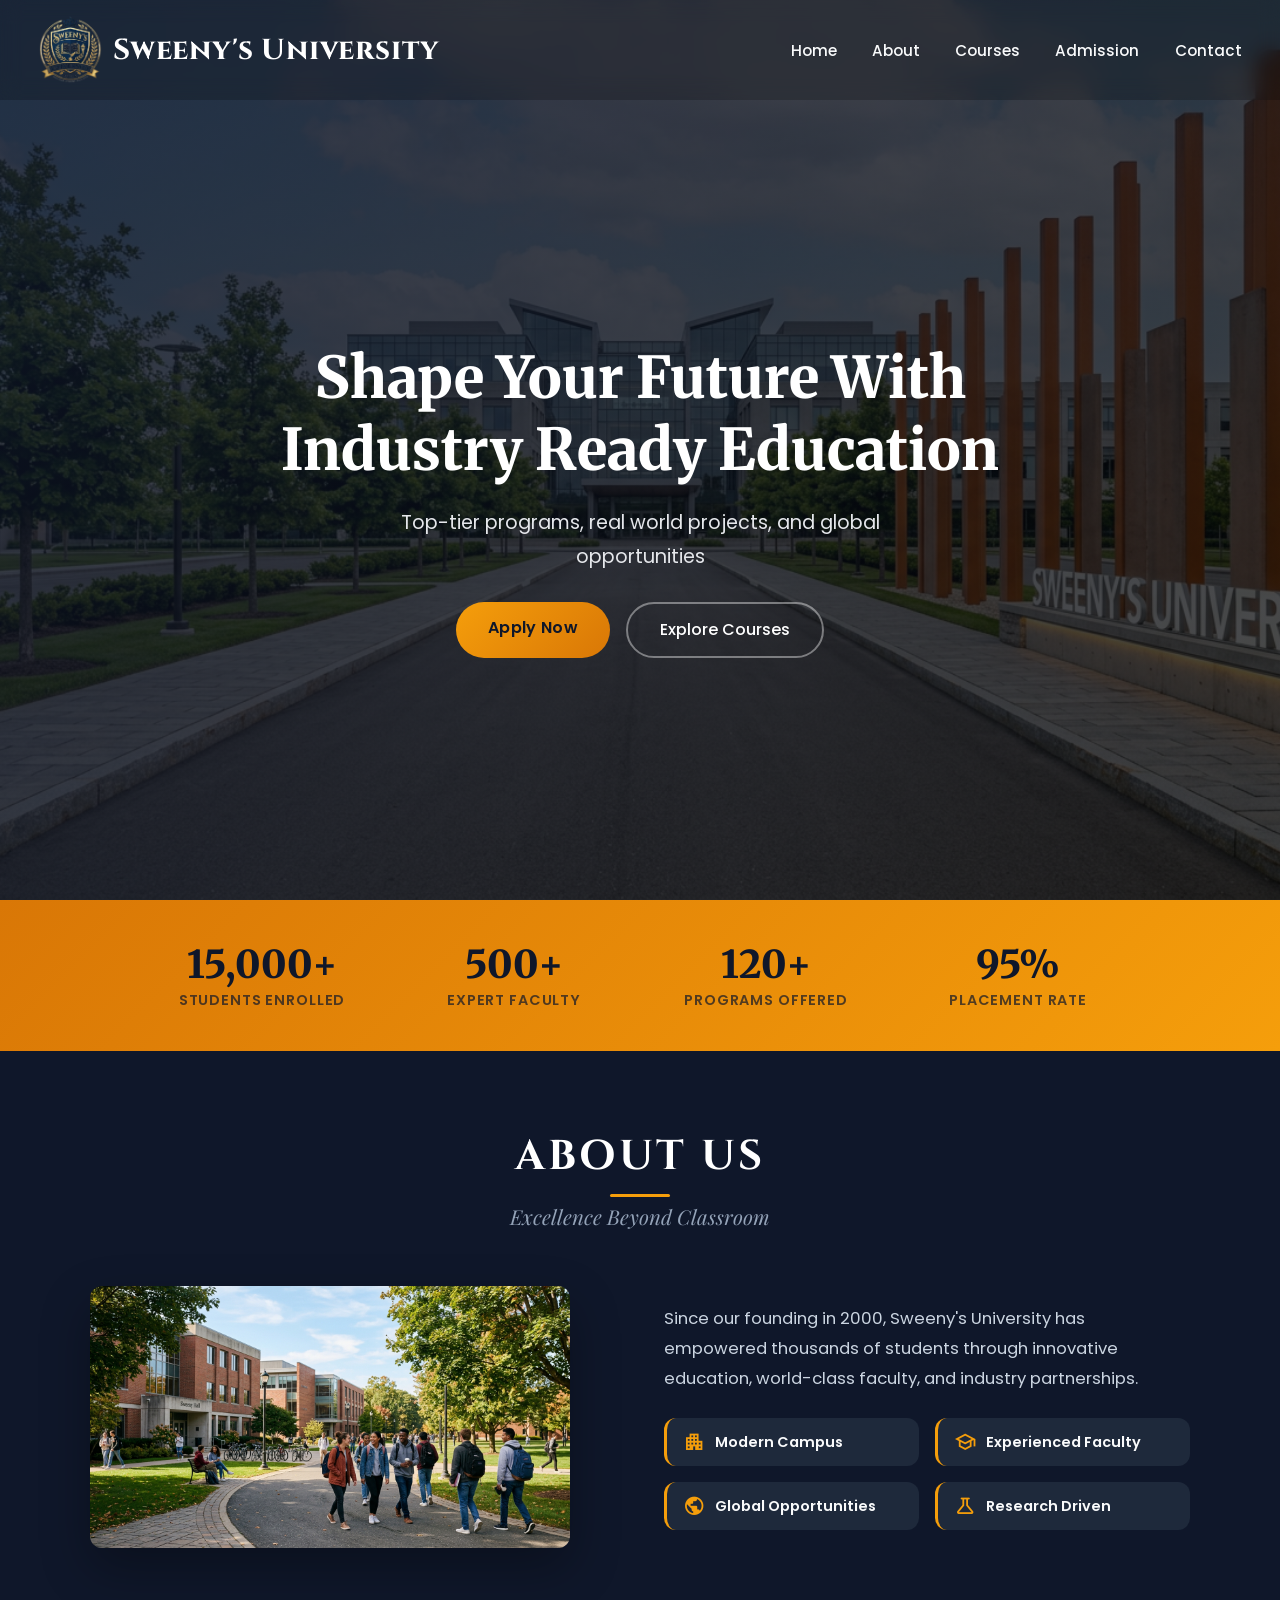
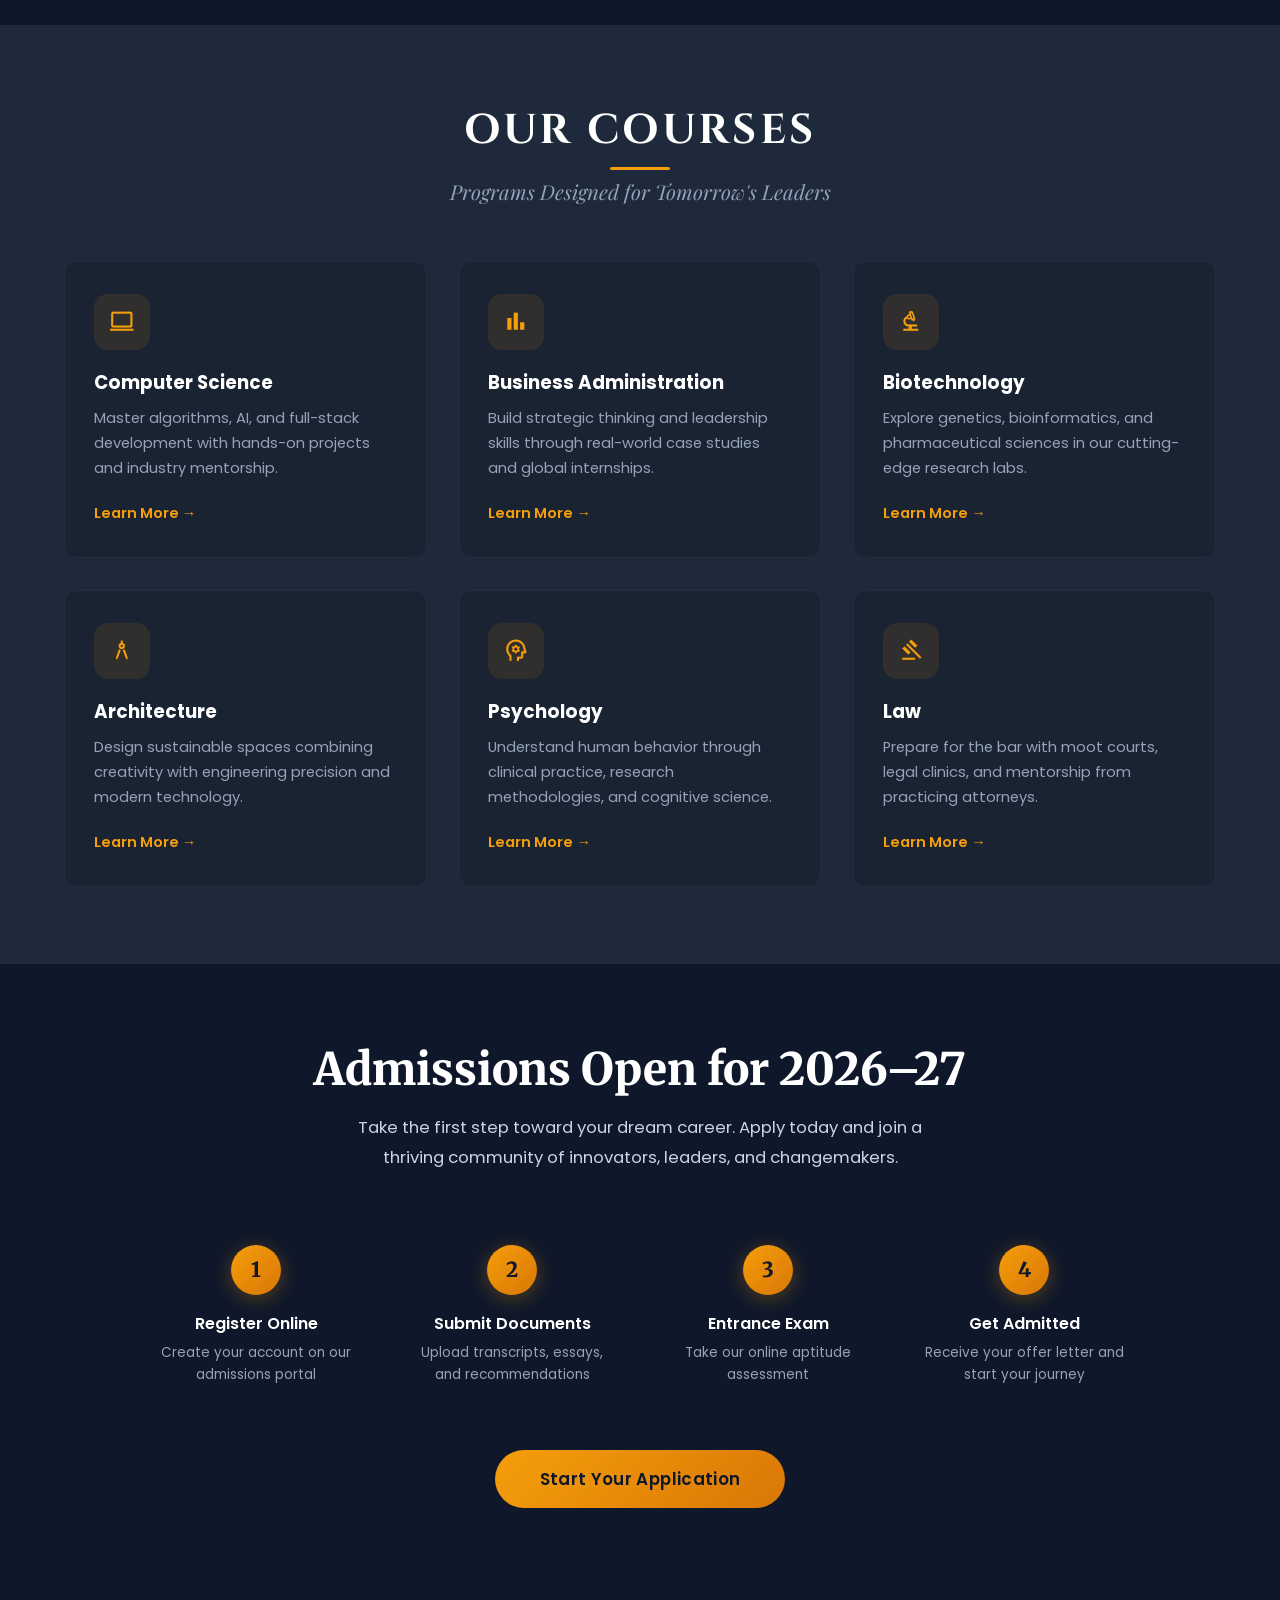
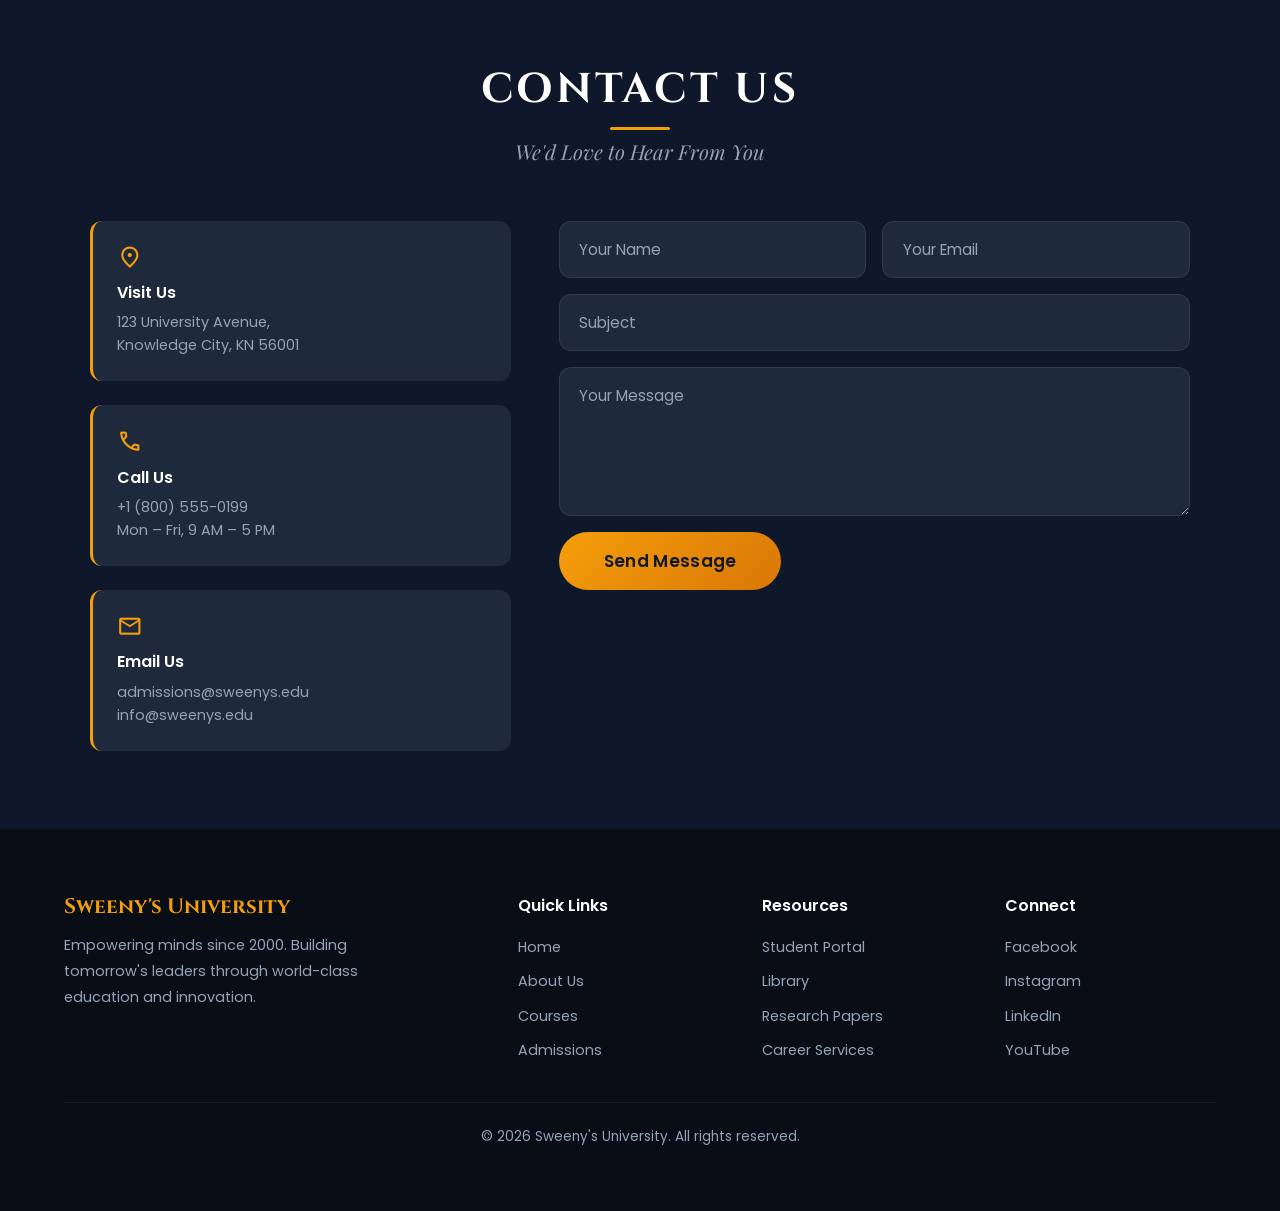
==== index.html @ aec9d135 "Rename uni.html to index.html" ====
<!DOCTYPE html>
<html lang="en">
<head>
    <meta charset="UTF-8">
    <meta name="viewport" content="width=device-width, initial-scale=1.0">
    <meta name="description" content="Sweeny's University — Shape your future with industry-ready education. Top-tier programs, real world projects, and global opportunities.">
    <title>Sweeny's University — Industry Ready Education</title>
    <link rel="stylesheet" href="uni.css">
    <link rel="stylesheet" href="https://fonts.googleapis.com/css2?family=Material+Symbols+Outlined:opsz,wght,FILL,GRAD@24,400,0,0" />
</head>
<body>

    <!-- ===== HERO SECTION ===== -->
    <section class="hero" id="home">
        <nav class="navbar">
            <input type="checkbox" id="menu">
         <div class="nav-brand"><img src="sweeeeee 2.png" alt="Sweeny's University Logo">
         <h2>sweeny's university</h2>
        </div>
        
         <label for="menu" class="hamburger"></label>
         
         
         <ul class="nav-links">
            <li><a href="#home">Home</a></li>
            <li><a href="#about">About</a></li>
            <li><a href="#courses">Courses</a></li>
            <li><a href="#admission">Admission</a></li>
            <li><a href="#contact">Contact</a></li>
         </ul>
          
         </nav> 
         <div class="hero-content">
            <h1>Shape Your Future With<br> Industry Ready Education</h1>
            <p>Top-tier programs, real world projects, and global opportunities</p>
            <div class="hero-btn">
                <a href="#admission" class="btn-primary">Apply Now</a>
                <a href="#courses" class="btn-secondary">Explore Courses</a>
            </div>
         </div>
         
        </div>
    </section>

    <!-- ===== STATS BAR ===== -->
    <section class="stats-bar">
        <div class="stat-item">
            <h3>15,000+</h3>
            <p>Students Enrolled</p>
        </div>
        <div class="stat-item">
            <h3>500+</h3>
            <p>Expert Faculty</p>
        </div>
        <div class="stat-item">
            <h3>120+</h3>
            <p>Programs Offered</p>
        </div>
        <div class="stat-item">
            <h3>95%</h3>
            <p>Placement Rate</p>
        </div>
    </section>

    <!-- ===== ABOUT US SECTION ===== -->
    <section class="aboutus" id="about">
        <div class="aboutus-heading">
            <h2>ABOUT US</h2>
            <p>Excellence Beyond Classroom</p>
        </div>
        <div class="aboutus-content">
        <div class="aboutus-image">
            <img src="sweeny about.png" alt="Students on campus">
        </div>
            <div class="aboutus-imagecontent">
            <p>Since our founding in 2000, Sweeny's University has empowered thousands of students through innovative education, world-class faculty, and industry partnerships.</p>
            <div class="imagecontent-highlight">
            <div class="highlight-item"><span class="material-symbols-outlined">apartment</span><span>Modern Campus</span></div>
            <div class="highlight-item"><span class="material-symbols-outlined">school</span><span>Experienced Faculty</span></div>
            <div class="highlight-item"><span class="material-symbols-outlined">public</span><span>Global Opportunities</span></div>
            <div class="highlight-item"><span class="material-symbols-outlined">science</span><span>Research Driven</span></div>
            </div>
            </div>
            </div>
      
        
    </section>

    <!-- ===== COURSES SECTION ===== -->
    <section class="courses" id="courses">
        <div class="section-heading">
            <h2>OUR COURSES</h2>
            <p>Programs Designed for Tomorrow's Leaders</p>
        </div>
        <div class="courses-grid">
            <div class="course-card">
                <div class="course-icon"><span class="material-symbols-outlined">computer</span></div>
                <h3>Computer Science</h3>
                <p>Master algorithms, AI, and full-stack development with hands-on projects and industry mentorship.</p>
                <a href="#" class="course-link">Learn More →</a>
            </div>
            <div class="course-card">
                <div class="course-icon"><span class="material-symbols-outlined">bar_chart</span></div>
                <h3>Business Administration</h3>
                <p>Build strategic thinking and leadership skills through real-world case studies and global internships.</p>
                <a href="#" class="course-link">Learn More →</a>
            </div>
            <div class="course-card">
                <div class="course-icon"><span class="material-symbols-outlined">biotech</span></div>
                <h3>Biotechnology</h3>
                <p>Explore genetics, bioinformatics, and pharmaceutical sciences in our cutting-edge research labs.</p>
                <a href="#" class="course-link">Learn More →</a>
            </div>
            <div class="course-card">
                <div class="course-icon"><span class="material-symbols-outlined">architecture</span></div>
                <h3>Architecture</h3>
                <p>Design sustainable spaces combining creativity with engineering precision and modern technology.</p>
                <a href="#" class="course-link">Learn More →</a>
            </div>
            <div class="course-card">
                <div class="course-icon"><span class="material-symbols-outlined">psychology</span></div>
                <h3>Psychology</h3>
                <p>Understand human behavior through clinical practice, research methodologies, and cognitive science.</p>
                <a href="#" class="course-link">Learn More →</a>
            </div>
            <div class="course-card">
                <div class="course-icon"><span class="material-symbols-outlined">gavel</span></div>
                <h3>Law</h3>
                <p>Prepare for the bar with moot courts, legal clinics, and mentorship from practicing attorneys.</p>
                <a href="#" class="course-link">Learn More →</a>
            </div>
        </div>
    </section>

    <!-- ===== ADMISSION CTA SECTION ===== -->
    <section class="admission" id="admission">
        <div class="admission-overlay">
            <div class="admission-content">
                <h2>Admissions Open for 2026–27</h2>
                <p>Take the first step toward your dream career. Apply today and join a thriving community of innovators, leaders, and changemakers.</p>
                <div class="admission-steps">
                    <div class="step">
                        <div class="step-number">1</div>
                        <h4>Register Online</h4>
                        <p>Create your account on our admissions portal</p>
                    </div>
                    <div class="step">
                        <div class="step-number">2</div>
                        <h4>Submit Documents</h4>
                        <p>Upload transcripts, essays, and recommendations</p>
                    </div>
                    <div class="step">
                        <div class="step-number">3</div>
                        <h4>Entrance Exam</h4>
                        <p>Take our online aptitude assessment</p>
                    </div>
                    <div class="step">
                        <div class="step-number">4</div>
                        <h4>Get Admitted</h4>
                        <p>Receive your offer letter and start your journey</p>
                    </div>
                </div>
                <a href="#" class="btn-primary btn-large">Start Your Application</a>
            </div>
        </div>
    </section>

    <!-- ===== CONTACT SECTION ===== -->
    <section class="contact" id="contact">
        <div class="section-heading">
            <h2>CONTACT US</h2>
            <p>We'd Love to Hear From You</p>
        </div>
        <div class="contact-wrapper">
            <div class="contact-info">
                <div class="info-card">
                    <span class="material-symbols-outlined">location_on</span>
                    <h4>Visit Us</h4>
                    <p>123 University Avenue,<br>Knowledge City, KN 56001</p>
                </div>
                <div class="info-card">
                    <span class="material-symbols-outlined">call</span>
                    <h4>Call Us</h4>
                    <p>+1 (800) 555-0199<br>Mon – Fri, 9 AM – 5 PM</p>
                </div>
                <div class="info-card">
                    <span class="material-symbols-outlined">mail</span>
                    <h4>Email Us</h4>
                    <p>admissions@sweenys.edu<br>info@sweenys.edu</p>
                </div>
            </div>
            <form class="contact-form" id="contact-form">
                <div class="form-row">
                    <input type="text" id="name" placeholder="Your Name" required>
                    <input type="email" id="email" placeholder="Your Email" required>
                </div>
                <input type="text" id="subject" placeholder="Subject" required>
                <textarea id="message" rows="5" placeholder="Your Message" required></textarea>
                <button type="submit" class="btn-primary btn-large">Send Message</button>
            </form>
        </div>
    </section>

    <!-- ===== FOOTER ===== -->
    <footer class="footer">
        <div class="footer-grid">
            <div class="footer-brand">
                <h3>Sweeny's University</h3>
                <p>Empowering minds since 2000. Building tomorrow's leaders through world-class education and innovation.</p>
            </div>
            <div class="footer-links-group">
                <h4>Quick Links</h4>
                <ul>
                    <li><a href="#home">Home</a></li>
                    <li><a href="#about">About Us</a></li>
                    <li><a href="#courses">Courses</a></li>
                    <li><a href="#admission">Admissions</a></li>
                </ul>
            </div>
            <div class="footer-links-group">
                <h4>Resources</h4>
                <ul>
                    <li><a href="#">Student Portal</a></li>
                    <li><a href="#">Library</a></li>
                    <li><a href="#">Research Papers</a></li>
                    <li><a href="#">Career Services</a></li>
                </ul>
            </div>
            <div class="footer-links-group">
                <h4>Connect</h4>
                <ul>
                    <li><a href="#">Facebook</a></li>
                    <li><a href="#">Instagram</a></li>
                    <li><a href="#">LinkedIn</a></li>
                    <li><a href="#">YouTube</a></li>
                </ul>
            </div>
        </div>
        <div class="footer-bottom">
            <p>&copy; 2026 Sweeny's University. All rights reserved.</p>
        </div>
    </footer>

</body>
</html>
---- uni.css ----
/* ===== FONT IMPORTS ===== */
@import url('https://fonts.googleapis.com/css2?family=Merriweather:ital,opsz,wght@0,18..144,300..900;1,18..144,300..900&family=Poppins:ital,wght@0,100;0,200;0,300;0,400;0,500;0,600;0,700;0,800;0,900;1,100;1,200;1,300;1,400;1,500;1,600;1,700;1,800;1,900&family=Roboto:ital,wght@0,100..900;1,100..900&display=swap');
@import url('https://fonts.googleapis.com/css2?family=Playfair+Display:ital,wght@0,400..900;1,400..900&display=swap');
@import url('https://fonts.googleapis.com/css2?family=Cinzel:wght@400..900&display=swap');

/* ===== CSS CUSTOM PROPERTIES ===== */
:root {
    --gold: #F59E0B;
    --gold-dark: #D97706;
    --gold-light: #FCD34D;
    --dark: #0F172A;
    --dark-surface: #1E293B;
    --dark-card: #1a2332;
    --text-primary: #F9FAFB;
    --text-secondary: #94A3B8;
    --text-body: #CBD5E1;
    --white: #ffffff;
    --section-padding: clamp(3rem, 6vw, 6rem) clamp(1.2rem, 5vw, 6rem);
    --border-radius: 0.75rem;
    --transition: 0.35s cubic-bezier(0.4, 0, 0.2, 1);
}

/* ===== RESET & BASE ===== */
*{
    margin: 0;
    padding: 0;
    box-sizing: border-box;
}
html {
    scroll-behavior: smooth;
}
body {
    font-family: 'Poppins', sans-serif;
    background-color: var(--dark);
    color: var(--text-body);
    overflow-x: hidden;
}
img {
    max-width: 100%;
    height: auto;
    display: block;
}
a {
    text-decoration: none;
    color: inherit;
}

/* ===== REUSABLE BUTTON STYLES ===== */
.btn-primary {
    display: inline-block;
    background: linear-gradient(135deg, var(--gold), var(--gold-dark));
    color: var(--dark);
    font-family: 'Poppins', sans-serif;
    font-weight: 600;
    padding: 0.85rem 2rem;
    border-radius: 50px;
    border: none;
    cursor: pointer;
    transition: var(--transition);
    text-decoration: none;
    letter-spacing: 0.02em;
    font-size: 1rem;
}
.btn-primary:hover {
    transform: translateY(-2px);
    box-shadow: 0 8px 30px rgba(245, 158, 11, 0.35);
    background: linear-gradient(135deg, var(--gold-light), var(--gold));
}
.btn-secondary {
    display: inline-block;
    background: transparent;
    color: var(--white);
    font-family: 'Poppins', sans-serif;
    font-weight: 500;
    padding: 0.85rem 2rem;
    border-radius: 50px;
    border: 2px solid rgba(255, 255, 255, 0.4);
    cursor: pointer;
    transition: var(--transition);
    text-decoration: none;
    font-size: 1rem;
}
.btn-secondary:hover {
    border-color: var(--gold);
    color: var(--gold);
    background: rgba(245, 158, 11, 0.08);
    transform: translateY(-2px);
}
.btn-large {
    padding: 1rem 2.8rem;
    font-size: 1.05rem;
}

/* ===== SECTION HEADING (REUSABLE) ===== */
.section-heading {
    text-align: center;
    margin-bottom: 3.5rem;
}
.section-heading h2 {
    font-family: 'Cinzel', serif;
    font-weight: 700;
    font-size: clamp(1.6rem, 3.5vw, 2.6rem);
    color: var(--white);
    letter-spacing: 0.08em;
    margin-bottom: 0.5rem;
    position: relative;
    display: inline-block;
}
.section-heading h2::after {
    content: '';
    display: block;
    width: 60px;
    height: 3px;
    background: var(--gold);
    margin: 0.6rem auto 0;
    border-radius: 2px;
}
.section-heading p {
    font-family: 'Playfair Display', serif;
    font-style: italic;
    font-size: clamp(1rem, 1.6vw, 1.3rem);
    color: var(--text-secondary);
}

/* ===== NAVBAR ===== */
#menu{
    display: none;
}
.hamburger{
    display: none;
}
.navbar{
    display: flex;
    align-items: center;
    justify-content: space-between;
    padding: 1rem clamp(1.2rem, 3vw, 4rem);
    background: rgba(0, 0, 0, 0.2);
    backdrop-filter: blur(10px);
    -webkit-backdrop-filter: blur(10px);
    position: sticky;
    top: 0;
    z-index: 1000;
}
.nav-brand{
    display: flex;
    align-items: center;
    gap: 0.6em;
}
.nav-brand img{
    width: 65px;
    height: auto;
}
.nav-brand h2{
    color: white;
    font-family: 'Cinzel', serif;
    font-weight: 750;
    font-size: clamp(1.1rem, 2.5vw, 1.8rem);
    letter-spacing: 0.05rem;
    text-transform: capitalize;
}
.nav-links{
    display: flex;
    align-items: center;
    list-style: none;
    gap: 2.2rem;
}
.nav-links a{
    text-decoration: none;
    color: var(--text-primary);
    font-family: 'Poppins', sans-serif;
    font-weight: 500;
    font-size: 0.95rem;
    position: relative;
    padding-bottom: 4px;
    transition: var(--transition);
   
}
.nav-links a::after {
    content: '';
   position: absolute;
   bottom: 0px;
   left: 0;
    width: 0%;
    height: 2px;
    background: var(--gold);
    transition: var(--transition);
    border-radius: 2px;
}
.nav-links a:hover {
    color: var(--gold);
}
.nav-links a:hover::after {
    width: 100%;
}

/* ===== HERO SECTION ===== */
.hero{
    background-image: linear-gradient(135deg, rgba(15,23,42,0.85), rgba(0,0,0,0.7)),url(swween.png);
    background-repeat: no-repeat;
    background-position: center;
    background-size: cover;
    min-height: 100vh;
    display: flex;
    flex-direction: column;
}
.hero-content{
   display: flex;
   flex: 1;
   flex-direction: column;
   justify-content: center;
   align-items: center;
   gap: 1.2rem;
   padding: 2rem clamp(1.2rem, 5vw, 4rem);
}
.hero-content h1{
    color: white;
    font-family: 'Merriweather', serif;
    font-weight: 800;
    font-size: clamp(2rem, 4.5vw, 3.8rem);
    text-align: center;
    line-height: 1.25;
    max-width: 50rem;
}
.hero-content p{
    color: #E5E7EB;
    font-family: 'Poppins', sans-serif;
    font-weight: 400;
    line-height: 1.8;
    max-width: 38rem;
    margin-inline: auto;
    font-size: clamp(1rem, 1.5vw, 1.25rem);
    text-align: center;
}
.hero-btn{
    display: flex;
   
    gap: 1rem;
     justify-content: center;
    flex-wrap: wrap;
    margin-top: 0.5rem;
}

/* ===== STATS BAR ===== */
.stats-bar {
    display: flex;
    justify-content: center;
    
    flex-wrap: wrap;
    gap: 2rem;
    padding: 2.5rem clamp(1.2rem, 5vw, 6rem);
    background: linear-gradient(135deg, var(--gold-dark), var(--gold));
}
.stat-item {
    text-align: center;
    flex: 1 1 180px;
    max-width: 220px;
}
.stat-item h3 {
    font-family: 'Merriweather', serif;
    font-size: clamp(1.8rem, 3vw, 2.5rem);
    font-weight: 800;
    color: var(--dark);
}
.stat-item p {
    font-family: 'Poppins', sans-serif;
    font-size: 0.9rem;
    font-weight: 600;
    color: rgba(15, 23, 42, 0.7);
    text-transform: uppercase;
    letter-spacing: 0.06em;
    margin-top: 0.15rem;
}

/* ===== ABOUT US SECTION ===== */
.aboutus {
    padding: var(--section-padding);
    background-color: var(--dark);
}
.aboutus-heading {
    text-align: center;
    margin-bottom: 3.5rem;
}
.aboutus-heading h2 {
    font-family: 'Cinzel', serif;
    font-weight: 700;
   font-size: clamp(1.6rem, 3.5vw, 2.6rem);
    
    color: var(--white);
    letter-spacing: 0.08em;
    position: relative;
    display: inline-block;
}
.aboutus-heading h2::after {
    content: '';
    display: block;
    width: 60px;
    height: 3px;
    background: var(--gold);
    margin: 0.6rem auto 0;
    border-radius: 2px;
}
.aboutus-heading p {
    font-family: 'Playfair Display', serif;
    font-style: italic;
    font-size: clamp(1rem, 1.6vw, 1.3rem);
    color: var(--text-secondary);
    margin-top: 0.4rem;
}
.aboutus-content{
    display: grid;
    grid-template-columns: 1fr 1fr;
    gap: 3rem;
    align-items: center;
    max-width: 1100px;
    margin-inline: auto;
}
.aboutus-image img{
    width: 100%;
    max-width: 480px;
    border-radius: var(--border-radius);
    box-shadow: 0 20px 50px rgba(0, 0, 0, 0.3);
    transition: var(--transition);
}
.aboutus-image img:hover {
    transform: scale(1.02);
    box-shadow: 0 25px 60px rgba(0, 0, 0, 0.4);
}
.aboutus-imagecontent{
    display: flex;
    flex-direction: column;
    gap: 1.5rem;
}
.aboutus-imagecontent > p {
    font-size: clamp(0.95rem, 1.3vw, 1.1rem);
    line-height: 1.8;
    color: var(--text-body);
}
.imagecontent-highlight{
    display: grid;
    grid-template-columns: 1fr 1fr;
    gap: 1rem;
}
.highlight-item {
    display: flex;
    align-items: center;
    gap: 0.6rem;
    background: var(--dark-surface);
    padding: 0.8rem 1rem;
    border-radius: var(--border-radius);
    border-left: 3px solid var(--gold);
    transition: var(--transition);
}
.highlight-item:hover {
    background: rgba(245, 158, 11, 0.08);
    transform: translateX(4px);
}
.highlight-item .material-symbols-outlined {
    color: var(--gold);
    font-size: 1.4rem;
}
.highlight-item span:last-child {
    font-family: 'Poppins', sans-serif;
    font-weight: 600;
    font-size: 0.9rem;
    color: var(--text-primary);
}

/* ===== COURSES SECTION ===== */
.courses {
    padding: var(--section-padding);
    background-color: var(--dark-surface);
}
.courses-grid {
    display: grid;
    grid-template-columns: repeat(3, 1fr);
    gap: 2rem;
    max-width: 1200px;
    margin-inline: auto;
}
.course-card {
    background: var(--dark-card);
    border: 1px solid rgba(255, 255, 255, 0.04);
    border-radius: var(--border-radius);
    padding: 2rem 1.8rem;
    transition: var(--transition);
    position: relative;
    overflow: hidden;
}
.course-card::before {
    content: '';
    position: absolute;
    top: 0;
    left: 0;
    right: 0;
    height: 3px;
    background: linear-gradient(90deg, var(--gold), var(--gold-light));
    transform: scaleX(0);
    transform-origin: left;
    transition: var(--transition);
}
.course-card:hover::before {
    transform: scaleX(1);
}
.course-card:hover {
    transform: translateY(-6px);
    box-shadow: 0 20px 50px rgba(0, 0, 0, 0.3);
    border-color: rgba(245, 158, 11, 0.15);
}
.course-icon {
    width: 56px;
    height: 56px;
    border-radius: 14px;
    background: rgba(245, 158, 11, 0.1);
    display: flex;
    align-items: center;
    justify-content: center;
    margin-bottom: 1.2rem;
}
.course-icon .material-symbols-outlined {
    font-size: 1.6rem;
    color: var(--gold);
}
.course-card h3 {
    font-family: 'Poppins', sans-serif;
    font-weight: 700;
    font-size: 1.15rem;
    color: var(--white);
    margin-bottom: 0.6rem;
}
.course-card p {
    font-size: 0.92rem;
    line-height: 1.7;
    color: var(--text-secondary);
    margin-bottom: 1.2rem;
}
.course-link {
    font-family: 'Poppins', sans-serif;
    font-weight: 600;
    font-size: 0.9rem;
    color: var(--gold);
    transition: var(--transition);
}
.course-link:hover {
    color: var(--gold-light);
    letter-spacing: 0.04em;
}

/* ===== ADMISSION SECTION ===== */
.admission {
    background: linear-gradient(135deg, rgba(15,23,42,0.92), rgba(0,0,0,0.85)), url(swween.png);
    background-size: cover;
    background-position: center;
    background-attachment: fixed;
}
.admission-overlay {
    padding: var(--section-padding);
}
.admission-content {
    text-align: center;
    max-width: 1000px;
    margin-inline: auto;
}
.admission-content h2 {
    font-family: 'Merriweather', serif;
    font-weight: 800;
    font-size: clamp(1.8rem, 3.5vw, 2.8rem);
    color: var(--white);
    margin-bottom: 1rem;
}
.admission-content > p {
    font-size: clamp(1rem, 1.3vw, 1.15rem);
    color: var(--text-body);
    max-width: 600px;
    margin-inline: auto;
    line-height: 1.8;
    margin-bottom: 3rem;
}
.admission-steps {
    display: grid;
    grid-template-columns: repeat(4, 1fr);
    gap: 1.5rem;
    margin-bottom: 2.5rem;
}
.step {
    text-align: center;
    padding: 1.5rem 1rem;
}
.step-number {
    width: 50px;
    height: 50px;
    border-radius: 50%;
    background: linear-gradient(135deg, var(--gold), var(--gold-dark));
    color: var(--dark);
    font-family: 'Merriweather', serif;
    font-weight: 800;
    font-size: 1.3rem;
    display: flex;
    align-items: center;
    justify-content: center;
    margin: 0 auto 1rem;
    box-shadow: 0 4px 20px rgba(245, 158, 11, 0.3);
}
.step h4 {
    font-family: 'Poppins', sans-serif;
    font-weight: 600;
    font-size: 1rem;
    color: var(--white);
    margin-bottom: 0.4rem;
}
.step p {
    font-size: 0.85rem;
    color: var(--text-secondary);
    line-height: 1.6;
}

/* ===== CONTACT SECTION ===== */
.contact {
    padding: var(--section-padding);
    background-color: var(--dark);
}
.contact-wrapper {
    display: grid;
    grid-template-columns: 1fr 1.5fr;
    gap: 3rem;
    max-width: 1100px;
    margin-inline: auto;
    align-items: start;
}
.contact-info {
    display: flex;
    flex-direction: column;
    gap: 1.5rem;
}
.info-card {
    background: var(--dark-surface);
    padding: 1.5rem;
    border-radius: var(--border-radius);
    display: flex;
    flex-direction: column;
    gap: 0.4rem;
    border-left: 3px solid var(--gold);
    transition: var(--transition);
}
.info-card:hover {
    transform: translateX(5px);
    background: rgba(245, 158, 11, 0.05);
}
.info-card .material-symbols-outlined {
    color: var(--gold);
    font-size: 1.6rem;
    margin-bottom: 0.2rem;
}
.info-card h4 {
    font-family: 'Poppins', sans-serif;
    font-weight: 600;
    font-size: 1rem;
    color: var(--white);
}
.info-card p {
    font-size: 0.9rem;
    color: var(--text-secondary);
    line-height: 1.6;
}
.contact-form {
    display: flex;
    flex-direction: column;
    gap: 1rem;
}
.form-row {
    display: grid;
    grid-template-columns: 1fr 1fr;
    gap: 1rem;
}
.contact-form input,
.contact-form textarea {
    width: 100%;
    padding: 1rem 1.2rem;
    background: var(--dark-surface);
    border: 1px solid rgba(255, 255, 255, 0.08);
    border-radius: var(--border-radius);
    color: var(--text-primary);
    font-family: 'Poppins', sans-serif;
    font-size: 0.95rem;
    transition: var(--transition);
    outline: none;
}
.contact-form input::placeholder,
.contact-form textarea::placeholder {
    color: var(--text-secondary);
}
.contact-form input:focus,
.contact-form textarea:focus {
    border-color: var(--gold);
    box-shadow: 0 0 0 3px rgba(245, 158, 11, 0.1);
}
.contact-form textarea {
    resize: vertical;
    min-height: 120px;
}
.contact-form .btn-primary {
    align-self: flex-start;
}

/* ===== FOOTER ===== */
.footer {
    background-color: #080d16;
    padding: clamp(2.5rem, 5vw, 4rem) clamp(1.2rem, 5vw, 6rem);
    border-top: 1px solid rgba(255, 255, 255, 0.04);
}
.footer-grid {
    display: grid;
    grid-template-columns: 2fr 1fr 1fr 1fr;
    gap: 2rem;
    max-width: 1200px;
    margin-inline: auto;
    margin-bottom: 2.5rem;
}
.footer-brand h3 {
    font-family: 'Cinzel', serif;
    font-size: 1.3rem;
    font-weight: 700;
    color: var(--gold);
    margin-bottom: 0.8rem;
}
.footer-brand p {
    font-size: 0.9rem;
    line-height: 1.8;
    color: var(--text-secondary);
    max-width: 320px;
}
.footer-links-group h4 {
    font-family: 'Poppins', sans-serif;
    font-weight: 600;
    font-size: 1rem;
    color: var(--white);
    margin-bottom: 1rem;
}
.footer-links-group ul {
    list-style: none;
    display: flex;
    flex-direction: column;
    gap: 0.6rem;
}
.footer-links-group a {
    font-size: 0.9rem;
    color: var(--text-secondary);
    transition: var(--transition);
}
.footer-links-group a:hover {
    color: var(--gold);
    padding-left: 4px;
}
.footer-bottom {
    border-top: 1px solid rgba(255, 255, 255, 0.06);
    padding-top: 1.5rem;
    text-align: center;
    max-width: 1200px;
    margin-inline: auto;
}
.footer-bottom p {
    font-size: 0.85rem;
    color: var(--text-secondary);
}

/* ============================================
   RESPONSIVE DESIGN
   ============================================ */

/* ===== TABLET (max 1024px) ===== */
@media (max-width: 1024px) {
    .courses-grid {
        grid-template-columns: repeat(2, 1fr);
    }
    .admission-steps {
        grid-template-columns: repeat(2, 1fr);
    }
    .footer-grid {
        grid-template-columns: 1fr 1fr;
        gap: 2rem;
    }
}

/* ===== MOBILE (max 768px) ===== */
@media (max-width: 768px) {
    /* Navbar */
    .navbar {
        position: relative;
        flex-wrap: wrap;
        padding: 0.8rem clamp(1rem, 3vw, 2rem);
    }
    .nav-brand h2 {
        font-size: clamp(0.95rem, 4vw, 1.4rem);
        line-height: 1.15;
    }
    .nav-brand img {
        width: 50px;
    }
    .hamburger {
        display: block;
        cursor: pointer;
        margin-left: auto;
        z-index: 10;
    }
    .hamburger::before {
        content: "☰";
        color: whitesmoke;
        font-size: 30px;
    }
    #menu:checked + .nav-brand + .hamburger::before {
        content: "✕";
        color: var(--gold);
        font-size: 28px;
    }
    .nav-links {
        flex-direction: column;
        align-items: stretch;
        max-height: 0;
        width: 100%;
        overflow: hidden;
        position: absolute;
        top: 100%;
        left: 0;
        background: var(--dark-surface);
        gap: 0;
        transition: max-height 0.4s ease-in-out;
        z-index: 999;
        box-shadow: 0 15px 40px rgba(0,0,0,0.4);
    }
    .nav-links li {
        width: 100%;
    }
    .nav-links a {
        display: block;
        width: 100%;
        text-align: center;
        padding: 1rem 1.5rem;
        border-bottom: 1px solid rgba(255,255,255,0.04);
    }
    .nav-links a::after {
        display: none;
    }
    .nav-links a:hover {
        background: rgba(245, 158, 11, 0.1);
    }
    #menu:checked ~ .nav-links {
        max-height: 400px;
    }

    /* Hero */
    .hero-content {
        padding-inline: 1.5rem;
    }
    .hero-content h1 {
        font-size: clamp(1.6rem, 6vw, 2.5rem);
    }

    /* Stats */
    .stats-bar {
        gap: 1.5rem;
        padding: 2rem 1.5rem;
    }
    .stat-item {
        flex: 1 1 130px;
    }

    /* About */
    .aboutus-content {
        grid-template-columns: 1fr;
        gap: 2rem;
    }
    .aboutus-image {
        display: flex;
        justify-content: center;
    }
    .aboutus-image img {
        max-width: 400px;
        width: 100%;
    }
    .imagecontent-highlight {
        grid-template-columns: 1fr 1fr;
    }

    /* Courses */
    .courses-grid {
        grid-template-columns: 1fr 1fr;
        gap: 1.2rem;
    }

    /* Admission Steps */
    .admission-steps {
        grid-template-columns: 1fr 1fr;
        gap: 1rem;
    }

    /* Contact */
    .contact-wrapper {
        grid-template-columns: 1fr;
        gap: 2rem;
    }
    .contact-info {
        flex-direction: row;
        flex-wrap: wrap;
    }
    .info-card {
        flex: 1 1 200px;
    }

    /* Footer */
    .footer-grid {
        grid-template-columns: 1fr 1fr;
        gap: 2rem;
    }
}

/* ===== SMALL MOBILE (max 480px) ===== */
@media (max-width: 480px) {
    .hero-content h1 {
        font-size: clamp(1.4rem, 7vw, 2rem);
    }
    .hero-btn {
        flex-direction: column;
        align-items: center;
    }
    .hero-btn a {
        width: 100%;
        max-width: 280px;
        text-align: center;
    }

    /* Stats */
    .stats-bar {
        flex-direction: column;
        align-items: center;
    }
    .stat-item {
        flex: none;
        width: 100%;
        max-width: 240px;
    }

    /* About Highlights */
    .imagecontent-highlight {
        grid-template-columns: 1fr;
    }

    /* Courses */
    .courses-grid {
        grid-template-columns: 1fr;
    }

    /* Admission Steps */
    .admission-steps {
        grid-template-columns: 1fr;
    }

    /* Contact Form */
    .form-row {
        grid-template-columns: 1fr;
    }

    /* Footer */
    .footer-grid {
        grid-template-columns: 1fr;
        text-align: center;
    }
    .footer-brand p {
        margin-inline: auto;
    }
    .footer-links-group a:hover {
        padding-left: 0;
    }
    .contact-form .btn-primary {
        align-self: stretch;
        text-align: center;
    }
}
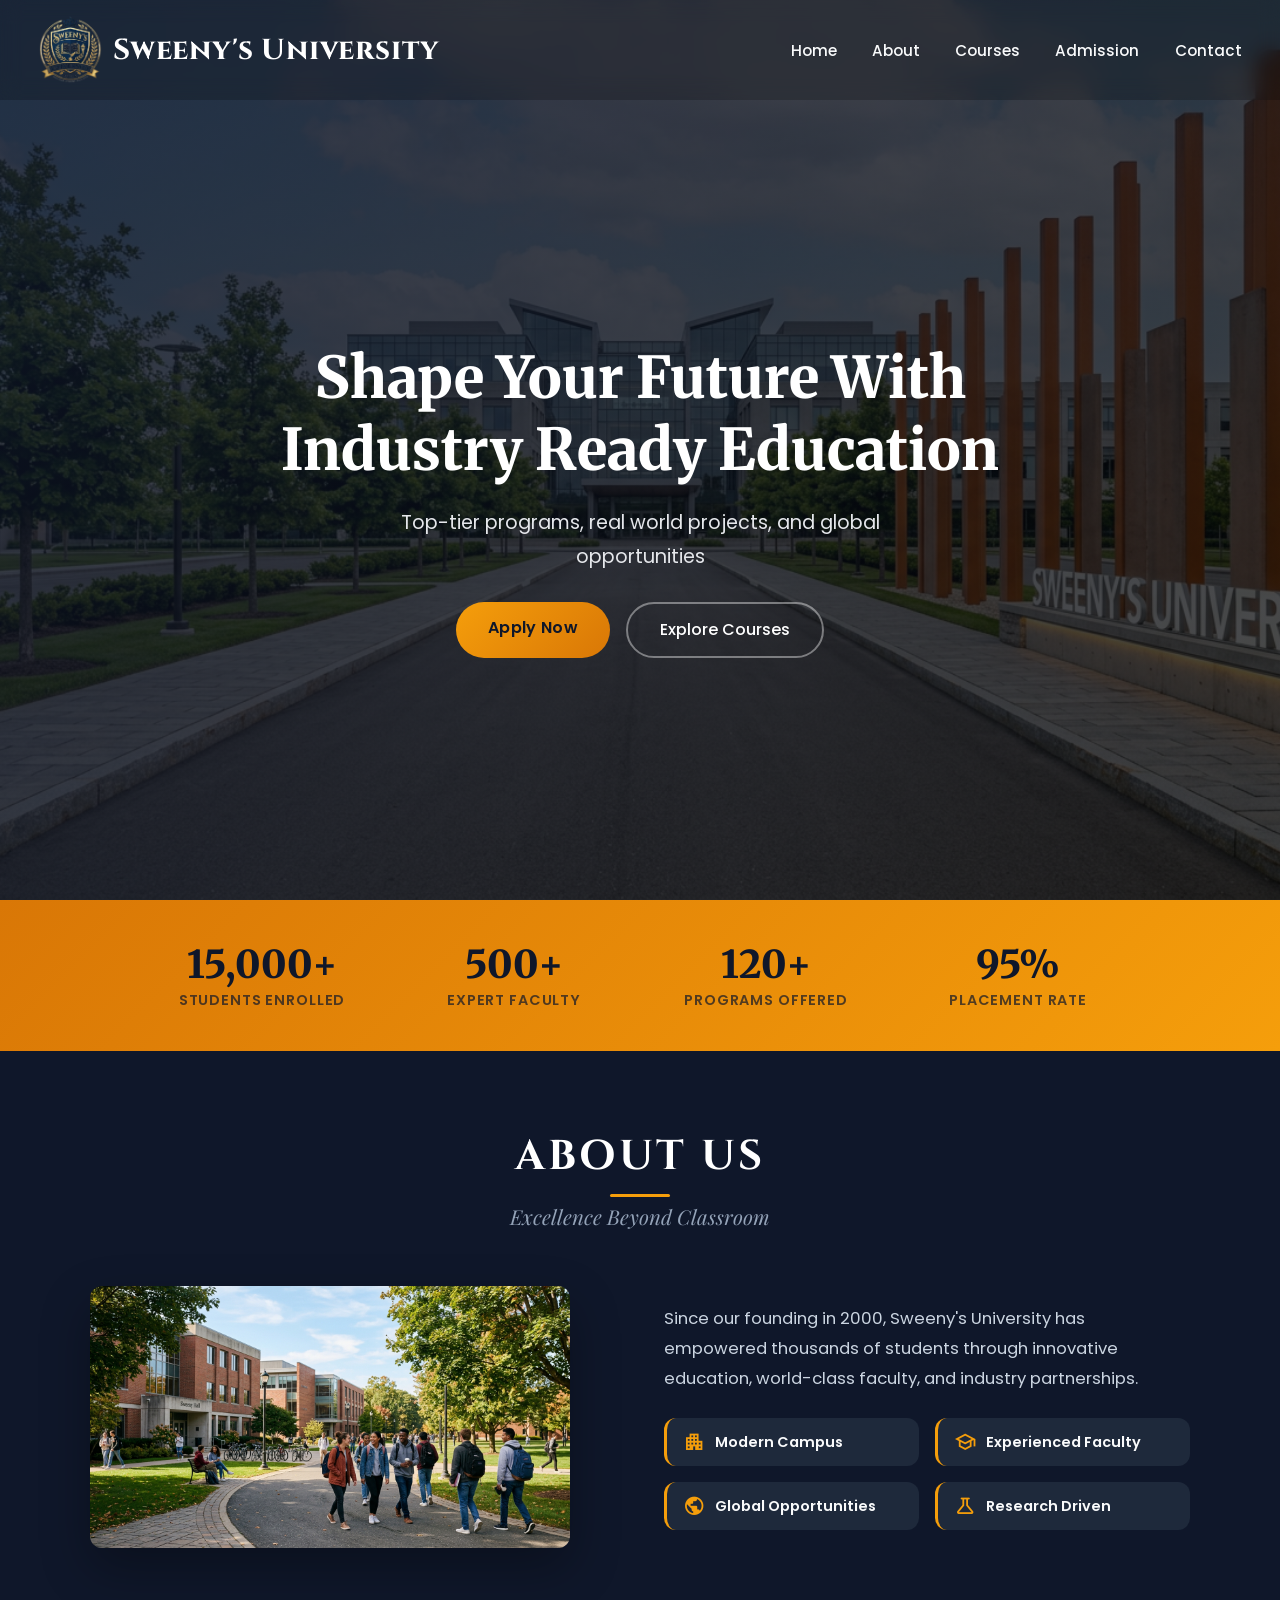
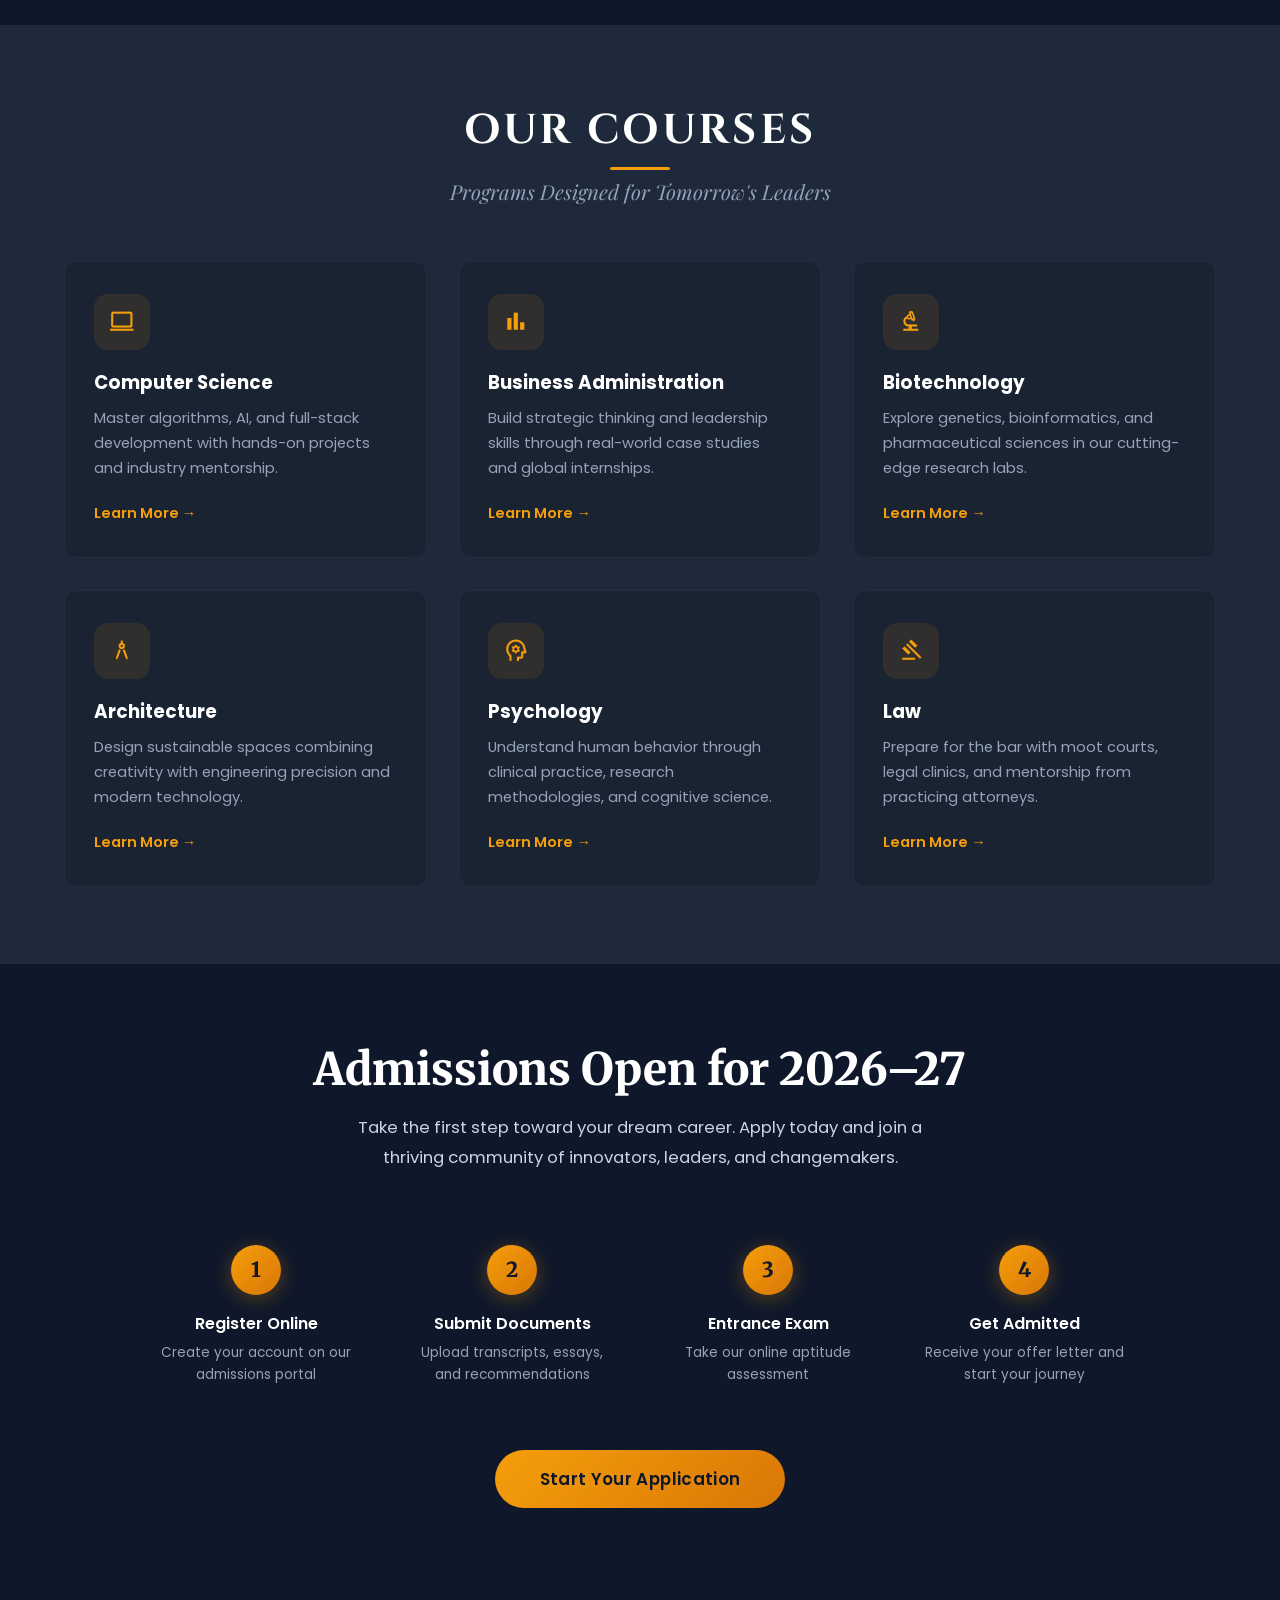
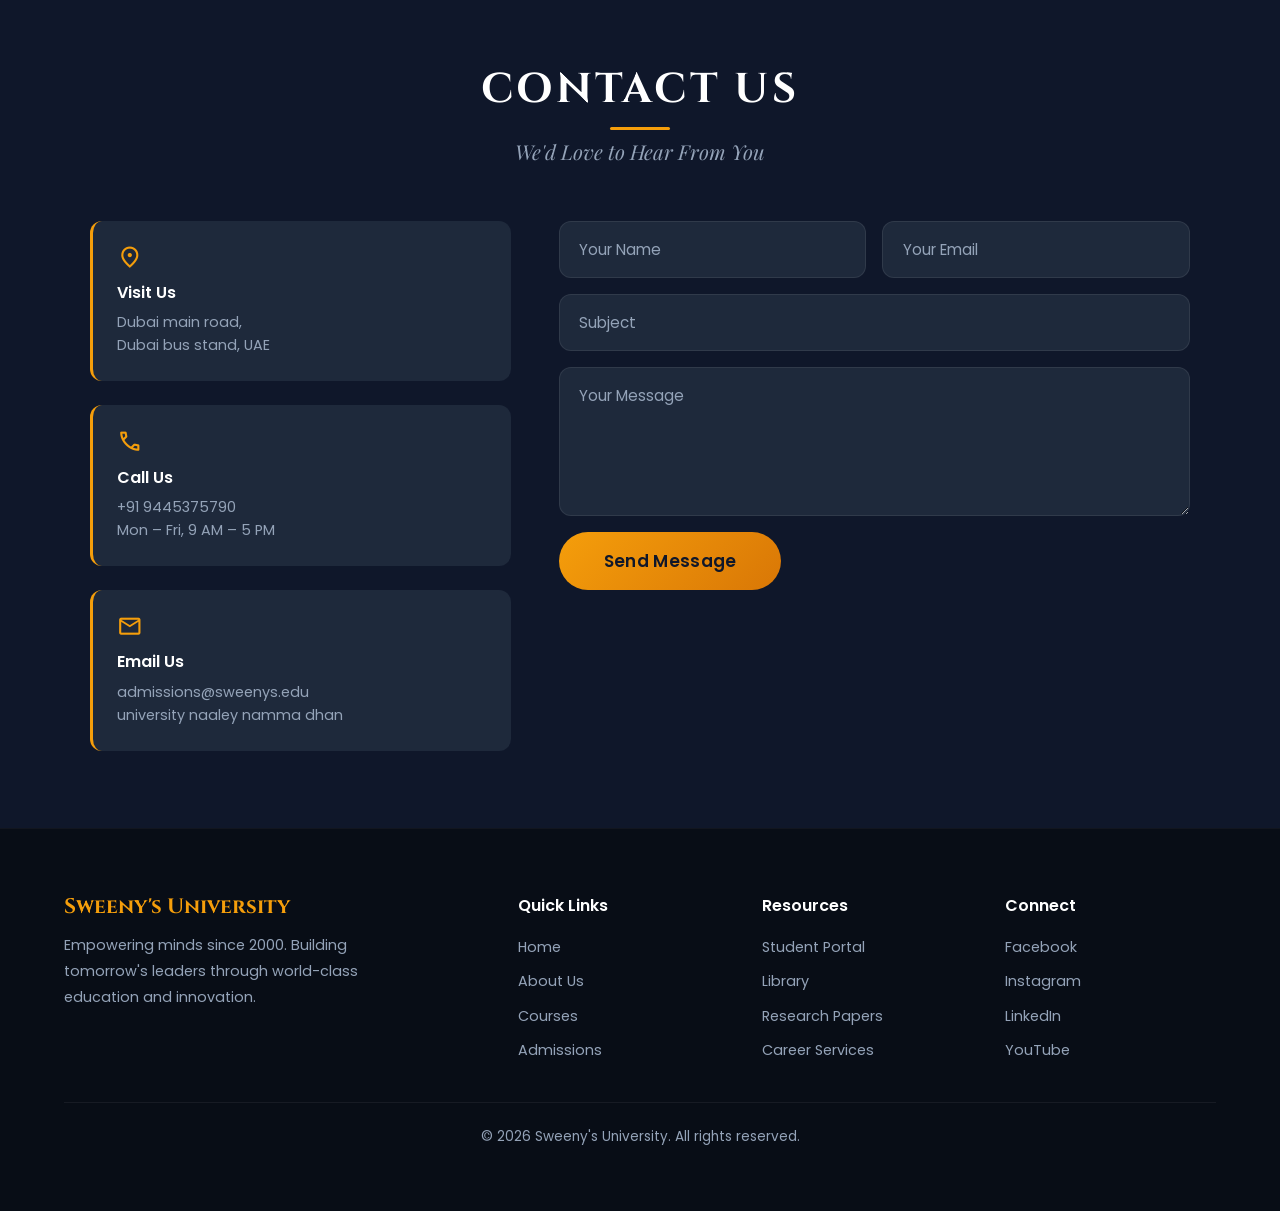
==== commit d8ba8a12: "index.html" ====
--- a/index.html
+++ b/index.html
@@ -176,17 +176,17 @@
                 <div class="info-card">
                     <span class="material-symbols-outlined">location_on</span>
                     <h4>Visit Us</h4>
-                    <p>123 University Avenue,<br>Knowledge City, KN 56001</p>
+                    <p>Dubai main road,<br>Dubai bus stand, UAE</p>
                 </div>
                 <div class="info-card">
                     <span class="material-symbols-outlined">call</span>
                     <h4>Call Us</h4>
-                    <p>+1 (800) 555-0199<br>Mon – Fri, 9 AM – 5 PM</p>
+                    <p>+91 9445375790<br>Mon – Fri, 9 AM – 5 PM</p>
                 </div>
                 <div class="info-card">
                     <span class="material-symbols-outlined">mail</span>
                     <h4>Email Us</h4>
-                    <p>admissions@sweenys.edu<br>info@sweenys.edu</p>
+                    <p>admissions@sweenys.edu<br>university naaley namma dhan</p>
                 </div>
             </div>
             <form class="contact-form" id="contact-form">
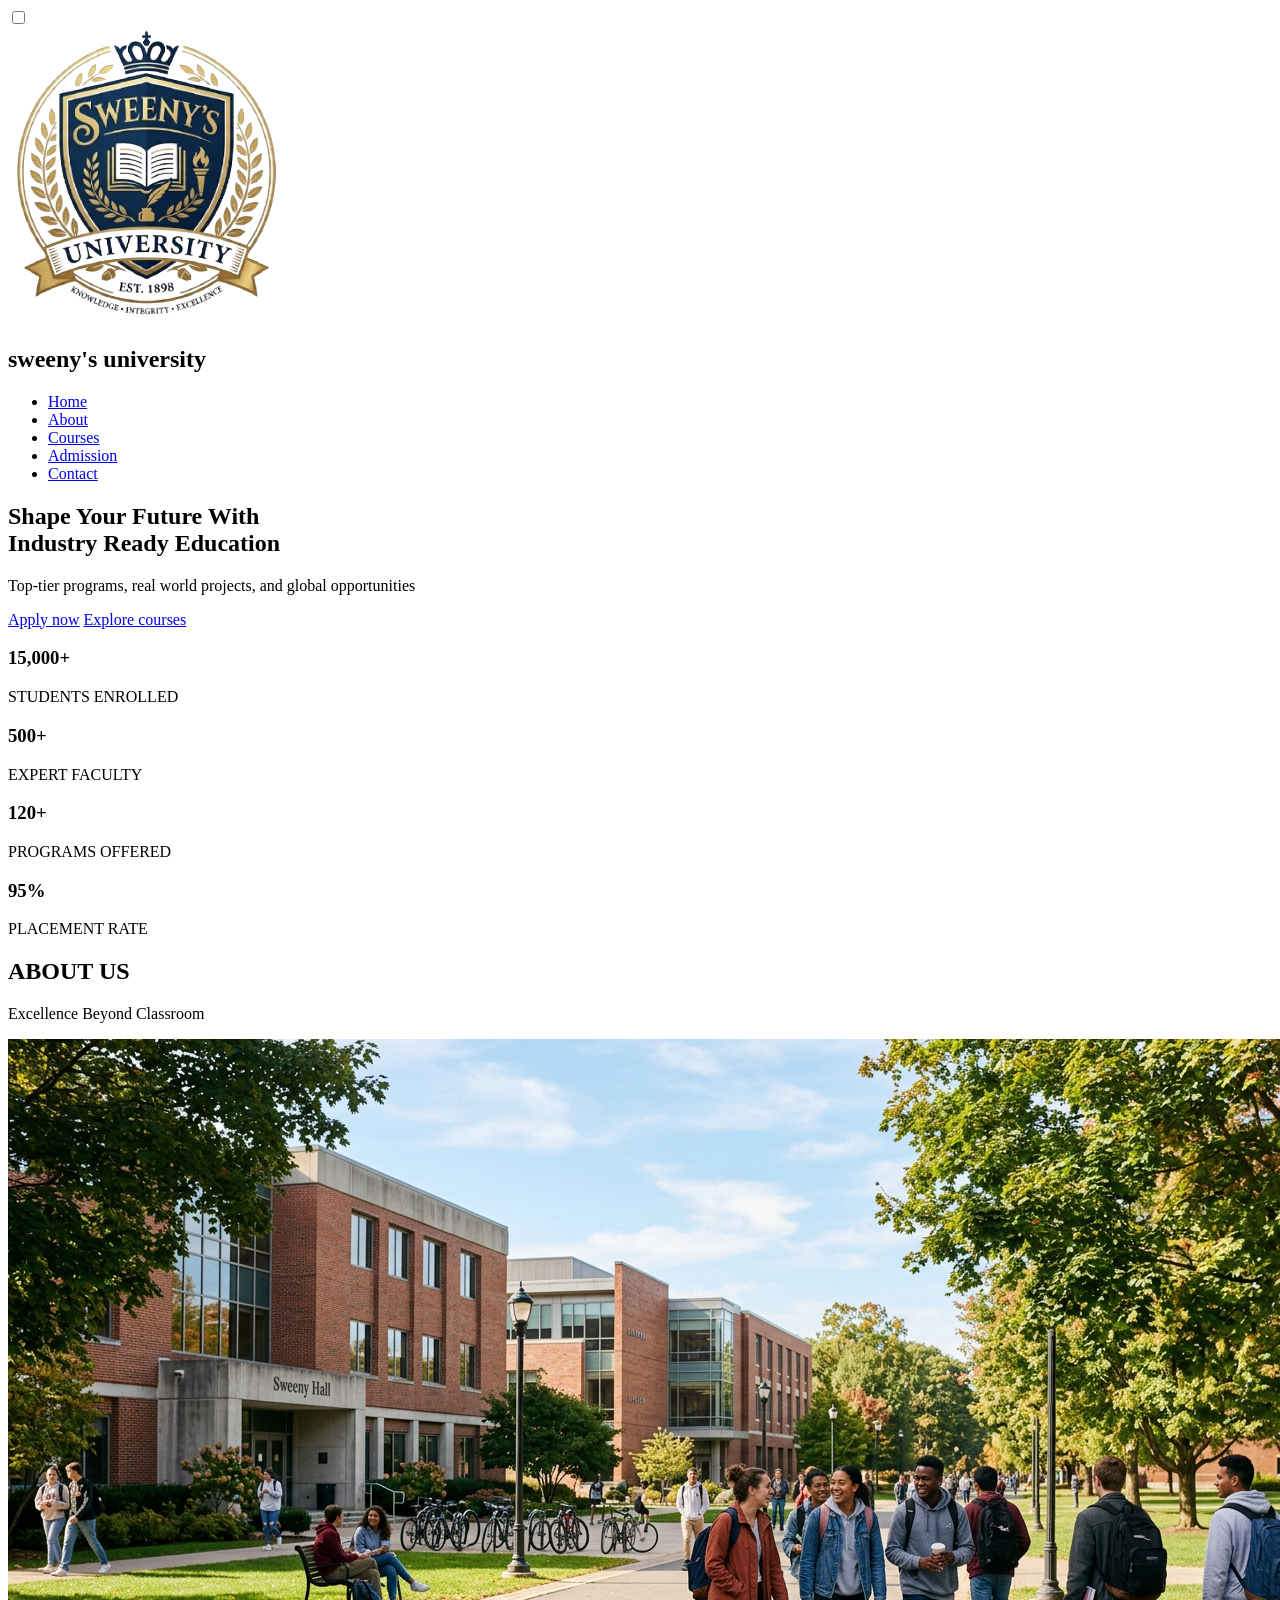
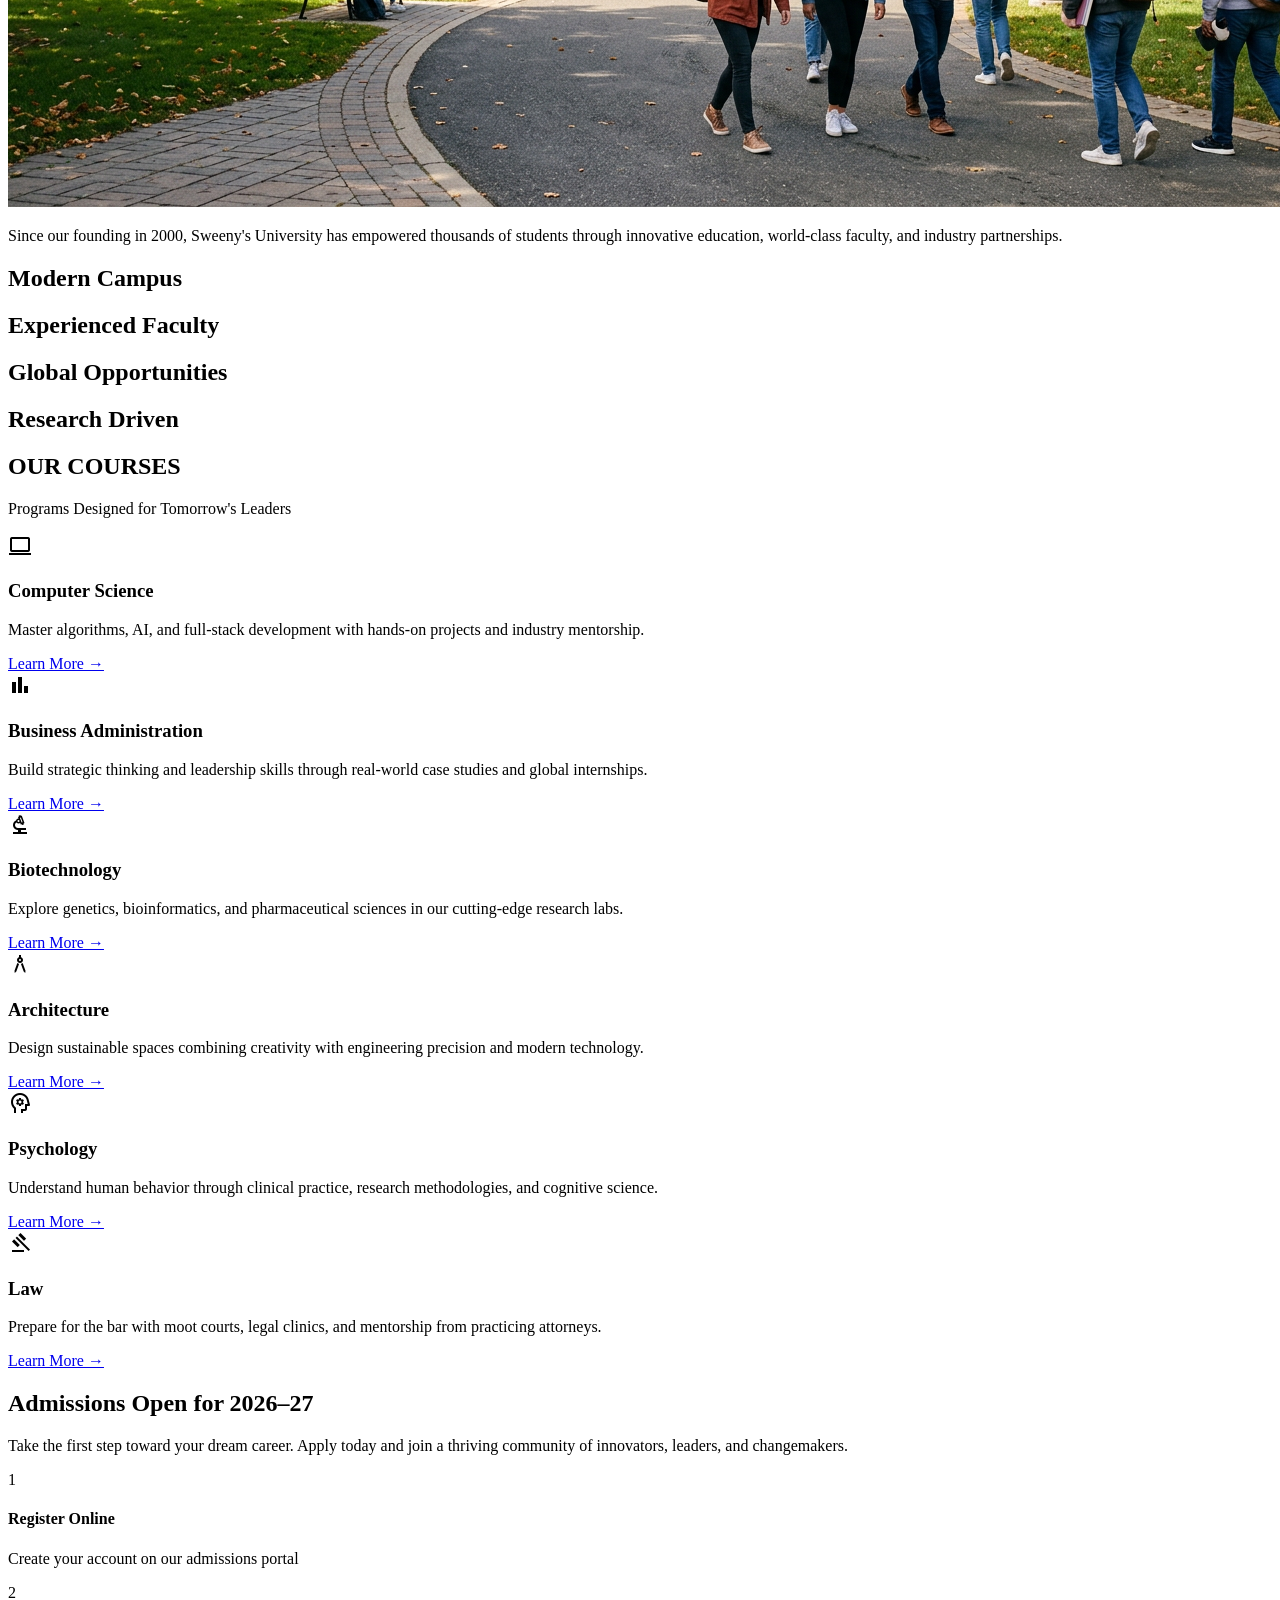
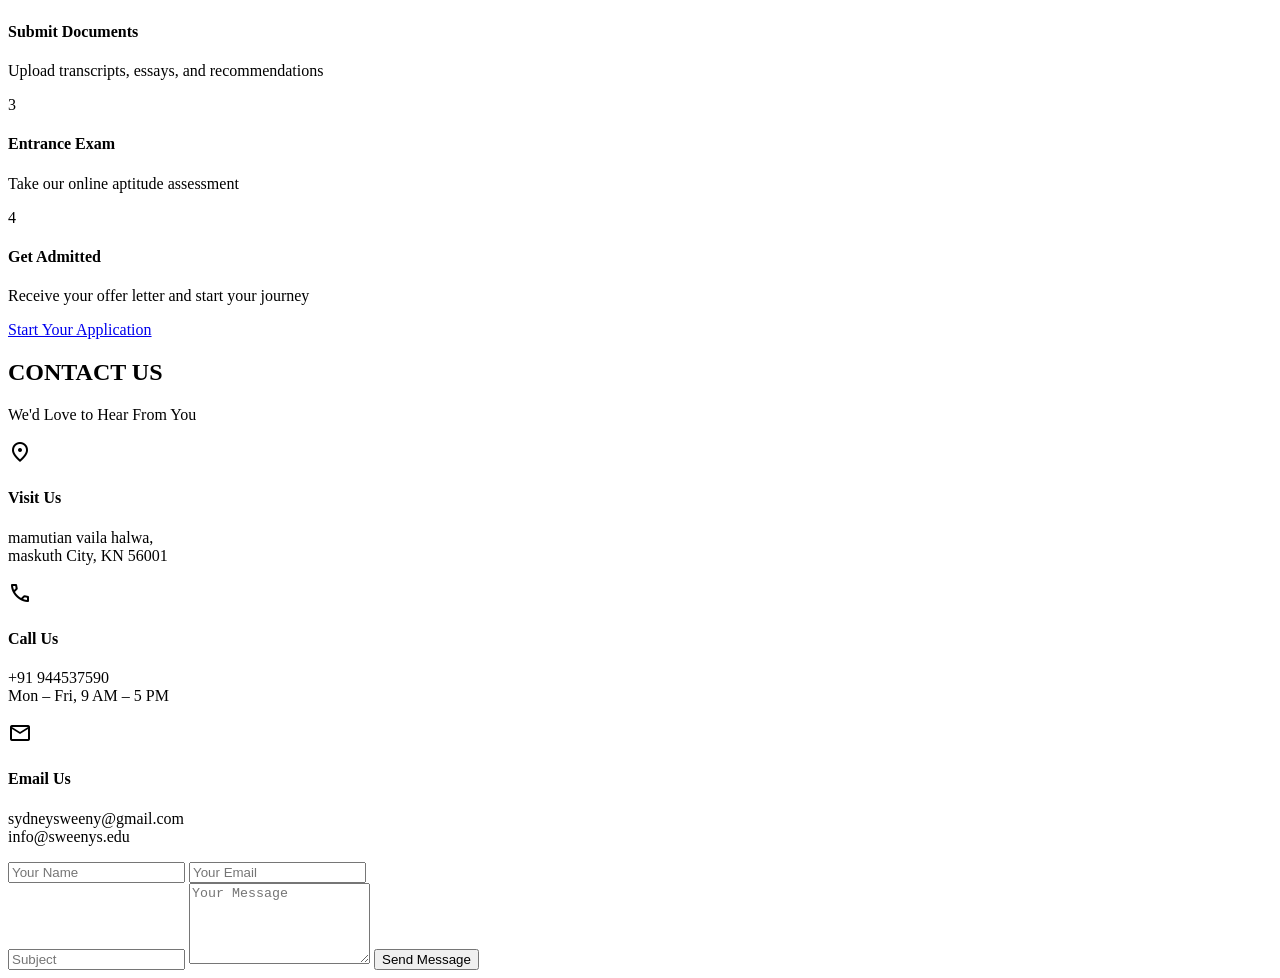
==== commit 8f644d0f: "index.html" ====
--- a/index.html
+++ b/index.html
@@ -3,18 +3,15 @@
 <head>
     <meta charset="UTF-8">
     <meta name="viewport" content="width=device-width, initial-scale=1.0">
-    <meta name="description" content="Sweeny's University — Shape your future with industry-ready education. Top-tier programs, real world projects, and global opportunities.">
-    <title>Sweeny's University — Industry Ready Education</title>
-    <link rel="stylesheet" href="uni.css">
-    <link rel="stylesheet" href="https://fonts.googleapis.com/css2?family=Material+Symbols+Outlined:opsz,wght,FILL,GRAD@24,400,0,0" />
+    <title>university website</title>
+    <link rel="stylesheet" href="university1.css">
+     <link rel="stylesheet" href="https://fonts.googleapis.com/css2?family=Material+Symbols+Outlined:opsz,wght,FILL,GRAD@24,400,0,0" />
 </head>
 <body>
-
-    <!-- ===== HERO SECTION ===== -->
-    <section class="hero" id="home">
+    <section class="hero">
         <nav class="navbar">
             <input type="checkbox" id="menu">
-         <div class="nav-brand"><img src="sweeeeee 2.png" alt="Sweeny's University Logo">
+         <div class="nav-brand"><img src="sweeeeee 2.png" alt="universitylogo">
          <h2>sweeny's university</h2>
         </div>
         
@@ -22,71 +19,66 @@
          
          
          <ul class="nav-links">
-            <li><a href="#home">Home</a></li>
-            <li><a href="#about">About</a></li>
-            <li><a href="#courses">Courses</a></li>
-            <li><a href="#admission">Admission</a></li>
-            <li><a href="#contact">Contact</a></li>
+            <li><a href="#">Home</a></li>
+            <li><a href="#">About</a></li>
+            <li><a href="#">Courses</a></li>
+            <li><a href="#">Admission</a></li>
+            <li><a href="#">Contact</a></li>
          </ul>
           
          </nav> 
          <div class="hero-content">
-            <h1>Shape Your Future With<br> Industry Ready Education</h1>
+            <h2>Shape Your Future With<br> Industry Ready Education</h2>
             <p>Top-tier programs, real world projects, and global opportunities</p>
             <div class="hero-btn">
-                <a href="#admission" class="btn-primary">Apply Now</a>
-                <a href="#courses" class="btn-secondary">Explore Courses</a>
+                <a href="#">Apply now</a>
+                <a href="#">Explore courses</a>
             </div>
          </div>
          
         </div>
     </section>
-
-    <!-- ===== STATS BAR ===== -->
-    <section class="stats-bar">
+    <section class="statbar">
         <div class="stat-item">
             <h3>15,000+</h3>
-            <p>Students Enrolled</p>
+            <p>STUDENTS ENROLLED</p>
+
         </div>
         <div class="stat-item">
             <h3>500+</h3>
-            <p>Expert Faculty</p>
+            <p>EXPERT FACULTY</p>
         </div>
         <div class="stat-item">
             <h3>120+</h3>
-            <p>Programs Offered</p>
+            <p>PROGRAMS OFFERED</p>
         </div>
         <div class="stat-item">
             <h3>95%</h3>
-            <p>Placement Rate</p>
+            <p> PLACEMENT RATE</p>
         </div>
     </section>
-
-    <!-- ===== ABOUT US SECTION ===== -->
-    <section class="aboutus" id="about">
+    <section class="aboutus">
         <div class="aboutus-heading">
             <h2>ABOUT US</h2>
             <p>Excellence Beyond Classroom</p>
         </div>
         <div class="aboutus-content">
         <div class="aboutus-image">
-            <img src="sweeny about.png" alt="Students on campus">
+            <img src="sweeny about.png" alt="aboutpicture">
         </div>
             <div class="aboutus-imagecontent">
             <p>Since our founding in 2000, Sweeny's University has empowered thousands of students through innovative education, world-class faculty, and industry partnerships.</p>
             <div class="imagecontent-highlight">
-            <div class="highlight-item"><span class="material-symbols-outlined">apartment</span><span>Modern Campus</span></div>
-            <div class="highlight-item"><span class="material-symbols-outlined">school</span><span>Experienced Faculty</span></div>
-            <div class="highlight-item"><span class="material-symbols-outlined">public</span><span>Global Opportunities</span></div>
-            <div class="highlight-item"><span class="material-symbols-outlined">science</span><span>Research Driven</span></div>
+            <h2>Modern Campus</h2>
+            <h2>Experienced Faculty</h2>
+            <h2>Global Opportunities</h2>
+            <h2>Research Driven</h2>
             </div>
             </div>
             </div>
       
         
     </section>
-
-    <!-- ===== COURSES SECTION ===== -->
     <section class="courses" id="courses">
         <div class="section-heading">
             <h2>OUR COURSES</h2>
@@ -131,8 +123,6 @@
             </div>
         </div>
     </section>
-
-    <!-- ===== ADMISSION CTA SECTION ===== -->
     <section class="admission" id="admission">
         <div class="admission-overlay">
             <div class="admission-content">
@@ -164,9 +154,7 @@
             </div>
         </div>
     </section>
-
-    <!-- ===== CONTACT SECTION ===== -->
-    <section class="contact" id="contact">
+     <section class="contact" id="contact">
         <div class="section-heading">
             <h2>CONTACT US</h2>
             <p>We'd Love to Hear From You</p>
@@ -176,17 +164,17 @@
                 <div class="info-card">
                     <span class="material-symbols-outlined">location_on</span>
                     <h4>Visit Us</h4>
-                    <p>Dubai main road,<br>Dubai bus stand, UAE</p>
+                    <p>mamutian vaila halwa,<br>maskuth City, KN 56001</p>
                 </div>
                 <div class="info-card">
                     <span class="material-symbols-outlined">call</span>
                     <h4>Call Us</h4>
-                    <p>+91 9445375790<br>Mon – Fri, 9 AM – 5 PM</p>
+                    <p>+91 944537590<br>Mon – Fri, 9 AM – 5 PM</p>
                 </div>
                 <div class="info-card">
                     <span class="material-symbols-outlined">mail</span>
                     <h4>Email Us</h4>
-                    <p>admissions@sweenys.edu<br>university naaley namma dhan</p>
+                    <p>sydneysweeny@gmail.com<br>info@sweenys.edu</p>
                 </div>
             </div>
             <form class="contact-form" id="contact-form">
@@ -200,46 +188,5 @@
             </form>
         </div>
     </section>
-
-    <!-- ===== FOOTER ===== -->
-    <footer class="footer">
-        <div class="footer-grid">
-            <div class="footer-brand">
-                <h3>Sweeny's University</h3>
-                <p>Empowering minds since 2000. Building tomorrow's leaders through world-class education and innovation.</p>
-            </div>
-            <div class="footer-links-group">
-                <h4>Quick Links</h4>
-                <ul>
-                    <li><a href="#home">Home</a></li>
-                    <li><a href="#about">About Us</a></li>
-                    <li><a href="#courses">Courses</a></li>
-                    <li><a href="#admission">Admissions</a></li>
-                </ul>
-            </div>
-            <div class="footer-links-group">
-                <h4>Resources</h4>
-                <ul>
-                    <li><a href="#">Student Portal</a></li>
-                    <li><a href="#">Library</a></li>
-                    <li><a href="#">Research Papers</a></li>
-                    <li><a href="#">Career Services</a></li>
-                </ul>
-            </div>
-            <div class="footer-links-group">
-                <h4>Connect</h4>
-                <ul>
-                    <li><a href="#">Facebook</a></li>
-                    <li><a href="#">Instagram</a></li>
-                    <li><a href="#">LinkedIn</a></li>
-                    <li><a href="#">YouTube</a></li>
-                </ul>
-            </div>
-        </div>
-        <div class="footer-bottom">
-            <p>&copy; 2026 Sweeny's University. All rights reserved.</p>
-        </div>
-    </footer>
-
 </body>
 </html>
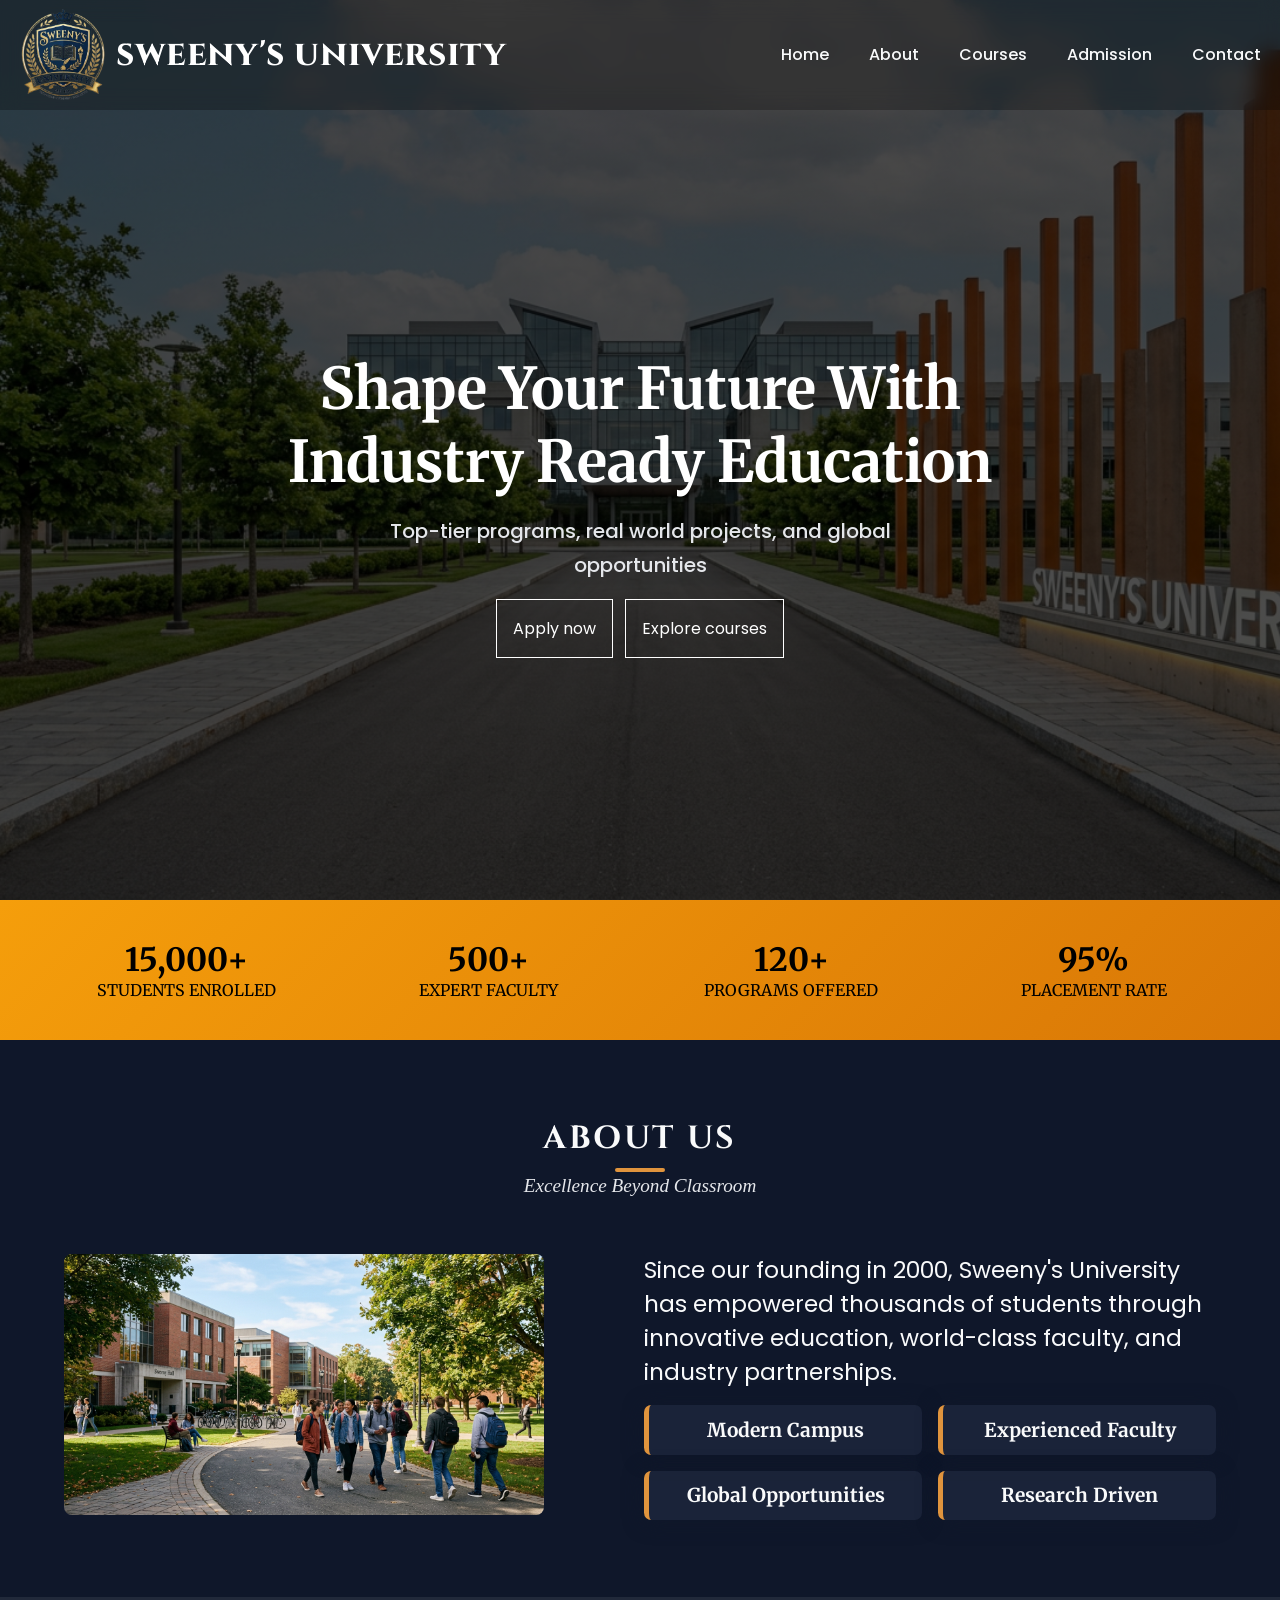
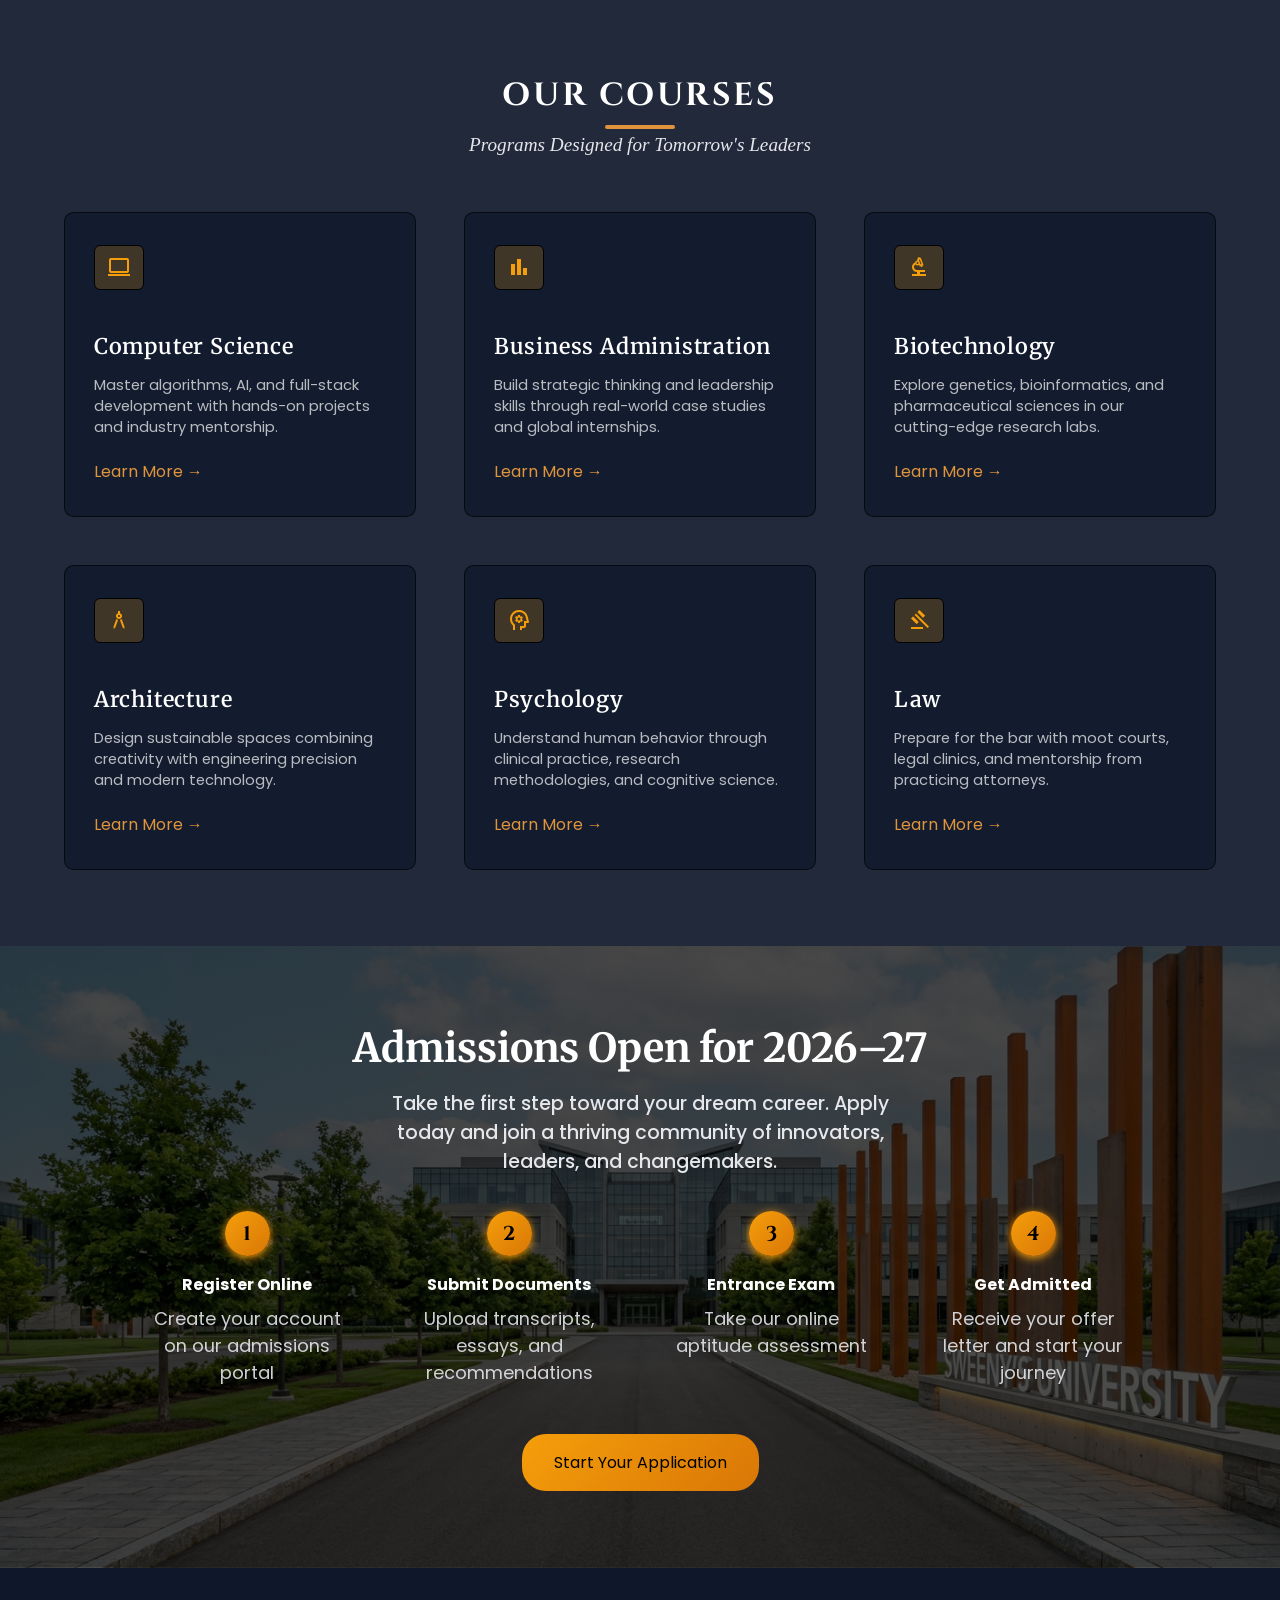
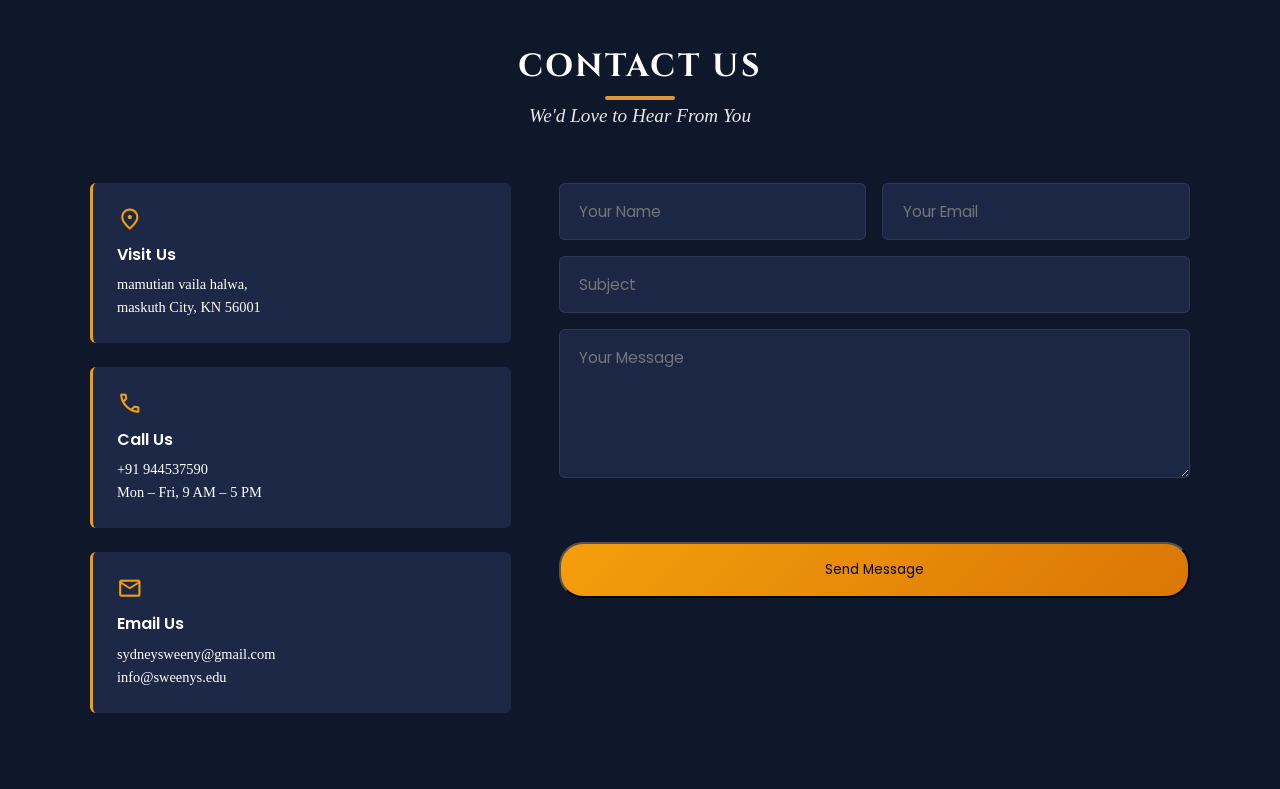
==== commit 6fbd16c6: "index.html" ====
--- a/index.html
+++ b/index.html
@@ -4,7 +4,7 @@
     <meta charset="UTF-8">
     <meta name="viewport" content="width=device-width, initial-scale=1.0">
     <title>university website</title>
-    <link rel="stylesheet" href="university1.css">
+    <link rel="stylesheet" href="uni.css">
      <link rel="stylesheet" href="https://fonts.googleapis.com/css2?family=Material+Symbols+Outlined:opsz,wght,FILL,GRAD@24,400,0,0" />
 </head>
 <body>
--- a/uni.css
+++ b/uni.css
@@ -0,0 +1,560 @@
+@import url('https://fonts.googleapis.com/css2?family=Merriweather:ital,opsz,wght@0,18..144,300..900;1,18..144,300..900&family=Poppins:ital,wght@0,100;0,200;0,300;0,400;0,500;0,600;0,700;0,800;0,900;1,100;1,200;1,300;1,400;1,500;1,600;1,700;1,800;1,900&family=Roboto:ital,wght@0,100..900;1,100..900&display=swap');
+@import url('https://fonts.googleapis.com/css2?family=Merriweather:ital,opsz,wght@0,18..144,300..900;1,18..144,300..900&family=Playfair+Display:ital,wght@0,400..900;1,400..900&display=swap');
+@import url('https://fonts.googleapis.com/css2?family=Cinzel:wght@400..900&family=Merriweather:ital,opsz,wght@0,18..144,300..900;1,18..144,300..900&family=Playfair+Display:ital,wght@0,400..900;1,400..900&display=swap');
+@import url('https://fonts.googleapis.com/css2?family=Playfair+Display:ital,wght@0,400..900;1,400..900&display=swap');
+*{
+    margin: 0px;
+    padding: 0px;
+    box-sizing: border-box;
+}
+#menu{
+    display: none;
+}
+.hamburger{
+    display: none;
+}
+ .hero{
+    background-image: linear-gradient(rgb(0, 0, 0,0.7),rgb(0,0,0,0.7)),url(swween.png);
+    background-repeat: no-repeat;
+    background-position: center;
+    background-size: cover;
+    min-height: 100vh;
+    display: flex;
+    flex-direction: column; 
+} 
+.nav-brand img{
+    width: 89px;
+    max-width: 100%;
+    height: auto;
+}
+.nav-brand{
+    display: flex;
+    align-items: center;
+    gap: 0.5em;
+   
+ }
+ .nav-brand h2{
+    color: white;
+    font-family: Cinzel, serif;
+    font-weight: 750;
+    font-size:clamp(1.3rem,2.8vw,2.2rem) ;
+    letter-spacing: 0.05rem;
+ }
+.nav-links{
+    display: flex;
+    align-items: center;
+    list-style: none;
+    gap: 2.5rem;
+}
+.nav-links a{
+    
+    text-decoration: none;
+    color:#F9FAFB;
+    font-family: poppins,sans-serif;
+    font-weight: 500;
+    font-size:1rem ;
+}
+.nav-links a:hover{
+    color: #F59E0B;
+    transition: 0.3s;
+}
+.navbar{
+    display: flex;
+    align-items: center;
+    justify-content:space-between;
+    padding: 0.5em clamp(1rem,1.5vw,4rem);
+    background-color: rgba(0, 0, 0, 0.256);
+   position: sticky;
+   top: 0px;
+   backdrop-filter: blur(10px);
+   z-index: 1000;
+}
+.hero-content{
+   display: flex;
+   flex: 1;
+   flex-direction: column;
+   justify-content: center;
+   align-items: center;
+   gap: 1rem;
+
+}
+.hero-content h2{
+    color: white;
+    font-family: merriweather;
+    font-weight: 700;
+    font-size: clamp(2rem,4.5vw,3.8rem);
+    text-align: center;
+   
+    
+
+}
+.hero-content p{
+    color: #E5E7EB;
+    font-family: poppins;
+    font-weight: 500;
+    line-height: 1.7;
+    max-width: 38rem;
+    margin-inline: auto;
+    font-size: clamp(1rem,1.57vw,1.7rem);
+    text-align: center;
+}
+.hero-btn{
+    display: flex;
+    gap: 0.8rem;
+    justify-content: center;
+    flex-wrap: wrap;
+    
+}
+.hero-btn a{
+   border: 0.1px solid rgb(255, 255, 255);
+   text-decoration: none;
+   padding: 1rem;
+   color: white;
+   font-family: poppins;
+}
+.hero-btn a:hover{
+    background: #F59E0B;
+    transition: 0.3s;
+    box-shadow: 2px 2px 8px #F59E0B;
+}
+
+.statbar{
+    display: flex;
+    justify-content: space-between;
+    padding: 2.5rem clamp(1rem,4vw,6rem);
+    background: linear-gradient(135deg, #F59E0B,#D97706);
+    flex-wrap: wrap;
+    gap: 2rem;
+    align-items: center;
+    
+}
+.stat-item{
+       text-align: center;
+       flex: 1 1 180px;
+       font-family: merriweather;
+
+}
+.stat-item h3{
+    font-size: clamp(1.6rem,4vw,2rem);
+}
+.aboutus{
+   padding:  clamp(3rem, 6vw, 6rem) clamp(1.2rem, 5vw, 6rem);
+   background-color: #0F172A;
+}
+.aboutus img{
+    width: 100%;
+    max-width: 480px;
+    height: auto;
+    border-radius: 0.50rem;
+    object-fit: cover;
+    object-position: center;
+}
+.aboutus-heading{
+    text-align: center;
+    margin-bottom: 3.5rem;
+    
+}
+.aboutus-heading h2{
+    font-family: cinzel;
+    letter-spacing: 0.08em;
+    font-size: clamp(1.6rem,3vw,2rem);
+    font-weight: 700;
+   
+    color: #F9FAFB;
+
+}
+
+.aboutus-content{
+    display: grid;
+    grid-template-columns: 1fr 1fr;
+    gap: 0.5rem;
+    margin-inline: auto;
+    align-items: center;
+    margin-top: 0.4rem;
+    align-self: center;
+}
+.aboutus-heading h2::after{
+    content: '';
+    height: 4px;
+    width: 50px;
+    border-radius: 0.38em;
+    display: block;
+    background-color: #e0943d;
+    margin-inline: auto;
+    margin-top: 0.5rem;
+    
+}
+.aboutus-heading p{
+    font-style: italic;
+   
+    font-size: clamp(1rem,1.6vw,1.2rem);
+    font-weight: 500;
+    color: #E5E7EB; 
+    margin-inline: auto;
+    margin-top: 0.2rem;
+
+}
+.imagecontent-highlight{
+    display: grid;
+    grid-template-columns: 1fr 1fr;
+    gap: 1rem;
+}
+.aboutus-imagecontent p{
+    font-family: poppins;
+    margin-bottom: 1rem;
+    font-weight: 400;
+    color: #F9FAFB;
+    font-size: clamp(1rem,2vw,1.45rem);
+
+}
+.imagecontent-highlight h2{
+    display: flex;
+    align-items: center;
+    justify-content: center;
+   text-align: center;
+    font-family: merriweather;
+    font-size: clamp(0.9rem,1.9vw,1.2rem);
+    box-shadow: 0px 2px 20px rgba(15, 23, 42, 0.9);
+    background-color:rgba(38, 48, 71, 0.504);
+    padding: 0.8rem 1rem;
+    border-left:5px solid #e0943d;
+    border-radius: 0.45rem;
+    color: #F9FAFB;
+}
+.courses{
+     padding:  clamp(3rem, 6vw, 6rem) clamp(1.2rem, 5vw, 6rem);
+      background-color: rgba(15, 23, 42, 0.921);
+}
+.section-heading{
+    text-align: center;
+    margin-bottom: 3.5rem;
+
+    
+}
+.section-heading h2{
+     font-family: cinzel;
+    letter-spacing: 0.08em;
+    font-size: clamp(1.6rem,3vw,2rem);
+    font-weight: 700;
+    color: #ffffff;
+   
+
+}
+.section-heading p{
+    font-style: italic;
+    margin-inline: auto;
+    margin-top: 0.2rem;
+    font-size: clamp(1rem,1.6vw,1.2rem);
+    font-weight: 500;
+    color: #E5E7EB;
+    margin-top: 0.3rem;
+}
+.section-heading h2::after{
+    content: '';
+    background-color: #e0943d;
+    height: 4px;
+    width: 70px;
+    display: block;
+    margin-inline: auto;
+    margin-top: 0.5rem;
+    border-radius: 0.38rem;
+
+}
+.courses-grid{
+    display: grid;
+    grid-template-columns: repeat(auto-fit,minmax(300px,1fr));
+    gap: 3rem;
+    max-width: 1200px;
+    width: 100%;
+    margin-inline: auto;
+    
+}
+.course-card{
+    border: 1px solid rgba(0, 0, 0, 0.665);
+    padding: 2rem 1.8rem;
+    background-color: rgba(15, 23, 42, 0.7);
+    border-radius: 0.6rem;
+   
+}
+.course-icon{
+    border: 1px solid black;
+    width: 50px;
+    height: 45px;
+    display: flex;
+    justify-content: center;
+    align-items: center;
+    border-radius: 0.38rem;
+    margin-bottom: 2.6rem;
+    color: #F59E0B;
+    background-color: rgba(245, 158, 11, 0.2);
+    
+}
+.course-card h3{
+    font-family: merriweather;
+    font-size: 1.35rem;
+    font-weight: 600;
+    letter-spacing: 0.05rem;
+    margin-bottom: 0.7rem;
+    line-height: 1.5;
+    color: #ffffff;
+}
+.course-card p{
+    font-family: poppins;
+    font-size: 0.92rem;
+    margin-bottom: 1.3rem;
+    color: rgba(255, 255, 255, 0.7);
+    
+
+}
+.course-card .course-link{
+    text-decoration: none;
+    color: #e0943d;
+    font-family: poppins;
+}
+.admission{
+    padding:  clamp(3rem, 6vw, 6rem) clamp(1.2rem, 5vw, 6rem);
+      background-image: linear-gradient(rgb(0, 0, 0,0.7),rgb(0,0,0,0.7)),url(swween.png);
+    background-repeat: no-repeat;
+    background-position: center;
+    background-size: cover;
+}
+.admission-content h2{
+    font-family: merriweather;
+    
+    font-size: clamp(1.6rem,3.5vw,2.5rem);
+    font-weight: 700;
+    color: white ;
+   
+   
+    
+}
+.admission-content > p{
+       font-family: poppins;
+      margin-top: 1rem;
+      margin-bottom: 2.2rem;
+      margin-inline: auto;
+    max-width: 550px;
+    font-size: clamp(1rem,1.5vw,2rem);
+    font-weight: 500;
+    color: #E5E7EB;
+    
+}
+.admission-content{
+    text-align: center;
+    max-width: 1000px;
+    margin-inline: auto;
+
+}
+.admission-steps{
+    display: grid;
+    grid-template-columns: repeat( auto-fit,minmax(200px,1fr));
+   
+    gap: 3rem;
+}
+.step h4{
+    font-family: poppins;
+    margin-bottom: 0.5rem;
+    color: white;
+
+}
+.step p{
+    font-family: poppins;
+    font-size: clamp(0.8rem,1.4vw,1.2rem);
+    color: #e5e7ebe5;
+}
+.step-number{
+    font-family: cinzel;
+    font-size: 20px;
+    font-weight: 700;
+    margin-inline: auto;
+    margin-bottom: 1rem;
+    width: 45px;
+    height: 45px;
+    box-shadow: 0px 2px 9px #F59E0B ;
+    display: flex;
+    justify-content: center;
+    align-items: center;
+    border-radius: 50%;
+    background: linear-gradient(135deg, #F59E0B,#D97706);
+}
+.btn-primary{
+    display: inline-block;
+   text-decoration: none;
+   font-family: poppins;
+   margin-top: 3rem;
+  
+   padding: 1rem 2rem;
+   border-radius: 1.5rem;
+    background: linear-gradient(135deg, #F59E0B,#D97706);
+    color: black;
+    font-size:700;
+
+}
+.btn-primary:hover{
+   box-shadow: 0px 2px 9px #F59E0B;
+    transform: translateY(-2px);
+    transition: 0.3s;
+}
+.contact {
+    padding:  clamp(3rem, 6vw, 6rem) clamp(1.2rem, 5vw, 6rem);
+    background-color: #0F172A;
+}
+.contact-wrapper {
+    display: grid;
+    grid-template-columns: 1fr 1.5fr;
+    gap: 3rem;
+    max-width: 1100px;
+    margin-inline: auto;
+    align-items: start;
+}
+.contact-info {
+    display: flex;
+    flex-direction: column;
+    gap: 1.5rem;
+}
+.info-card {
+    background: #3245745c;
+    padding: 1.5rem;
+    border-radius: 0.38rem;
+    display: flex;
+    flex-direction: column;
+    gap: 0.4rem;
+    border-left: 3px solid  #F59E0B;
+    transition: var(--transition);
+    color: white;
+}
+.info-card:hover {
+    transform: translateX(5px);
+    background: rgba(245, 158, 11, 0.05);
+}
+.info-card .material-symbols-outlined {
+    color: #F59E0B;
+    font-size: 1.6rem;
+    margin-bottom: 0.2rem;
+}
+.info-card h4 {
+    font-family: 'Poppins', sans-serif;
+    font-weight: 600;
+    font-size: 1rem;
+    color: white;
+}
+.info-card p {
+    font-size: 0.9rem;
+    color: white;
+    line-height: 1.6;
+}
+.contact-form {
+    display: flex;
+    flex-direction: column;
+    gap: 1rem;
+}
+.form-row {
+    display: grid;
+    grid-template-columns: 1fr 1fr;
+    gap: 1rem;
+}
+.contact-form input,
+.contact-form textarea {
+    width: 100%;
+    padding: 1rem 1.2rem;
+    background: #3245745c;
+    border: 1px solid rgba(255, 255, 255, 0.08);
+    border-radius: 0.38rem;
+    color: white;
+    font-family: 'Poppins', sans-serif;
+    font-size: 0.95rem;
+    transition: var(--transition);
+    outline: none;
+}
+
+@media (max-width:768px){
+    .hero-content{
+        
+        padding-inline: 1.5rem;
+    }
+    .nav-brand{
+       
+       
+    }
+    .nav-brand h2{
+        line-height: 1;
+    }
+    .nav-links{
+        align-items: flex-start;
+        
+        max-height: 0px;
+        width: 100%;
+        overflow: hidden;
+        position: absolute;
+        top: 100%;
+        left: 0%;
+        background-color: #0f172af7;
+        gap: 2.1rem;
+    }
+   .nav-links li{
+    width: 100%;
+   }
+   .nav-links a{
+    width: 100%;
+    display: block;
+    text-align: center;
+    padding: 15px 20px;
+   }
+    .hamburger{
+        display: block;
+        cursor: pointer;
+        margin-left: auto;
+        
+        
+    }
+    .navbar{
+       position: relative;
+        flex-wrap:wrap ;
+        position: sticky;
+   top: 0px;
+       
+    }
+    .hamburger::before{
+        content: "☰";
+        color: whitesmoke;
+        font-size: 35px;
+        
+    }
+    #menu:checked + .nav-brand  + .hamburger::before{
+        content: "x";
+        color: whitesmoke;
+        font-size: 45px;
+    } 
+    #menu:checked ~ .nav-links{
+        display: flex;
+      max-height: 450px;
+       flex-direction: column;
+       width: 100%;
+       transition: 0.4s ease-in;
+      
+       
+    }
+    .aboutus-content{
+        display: grid;
+        grid-template-columns: 1fr;
+    }
+    .aboutus-image{
+        display: flex;
+        justify-content: center;
+    }
+     .form-row {
+        grid-template-columns: 1fr;
+    }
+      .contact-wrapper {
+        grid-template-columns: 1fr;
+        gap: 2rem;
+    }
+    .contact-info {
+        flex-direction: row;
+        flex-wrap: wrap;
+    }
+    .info-card {
+        flex: 1 1 200px;
+    }
+
+}
